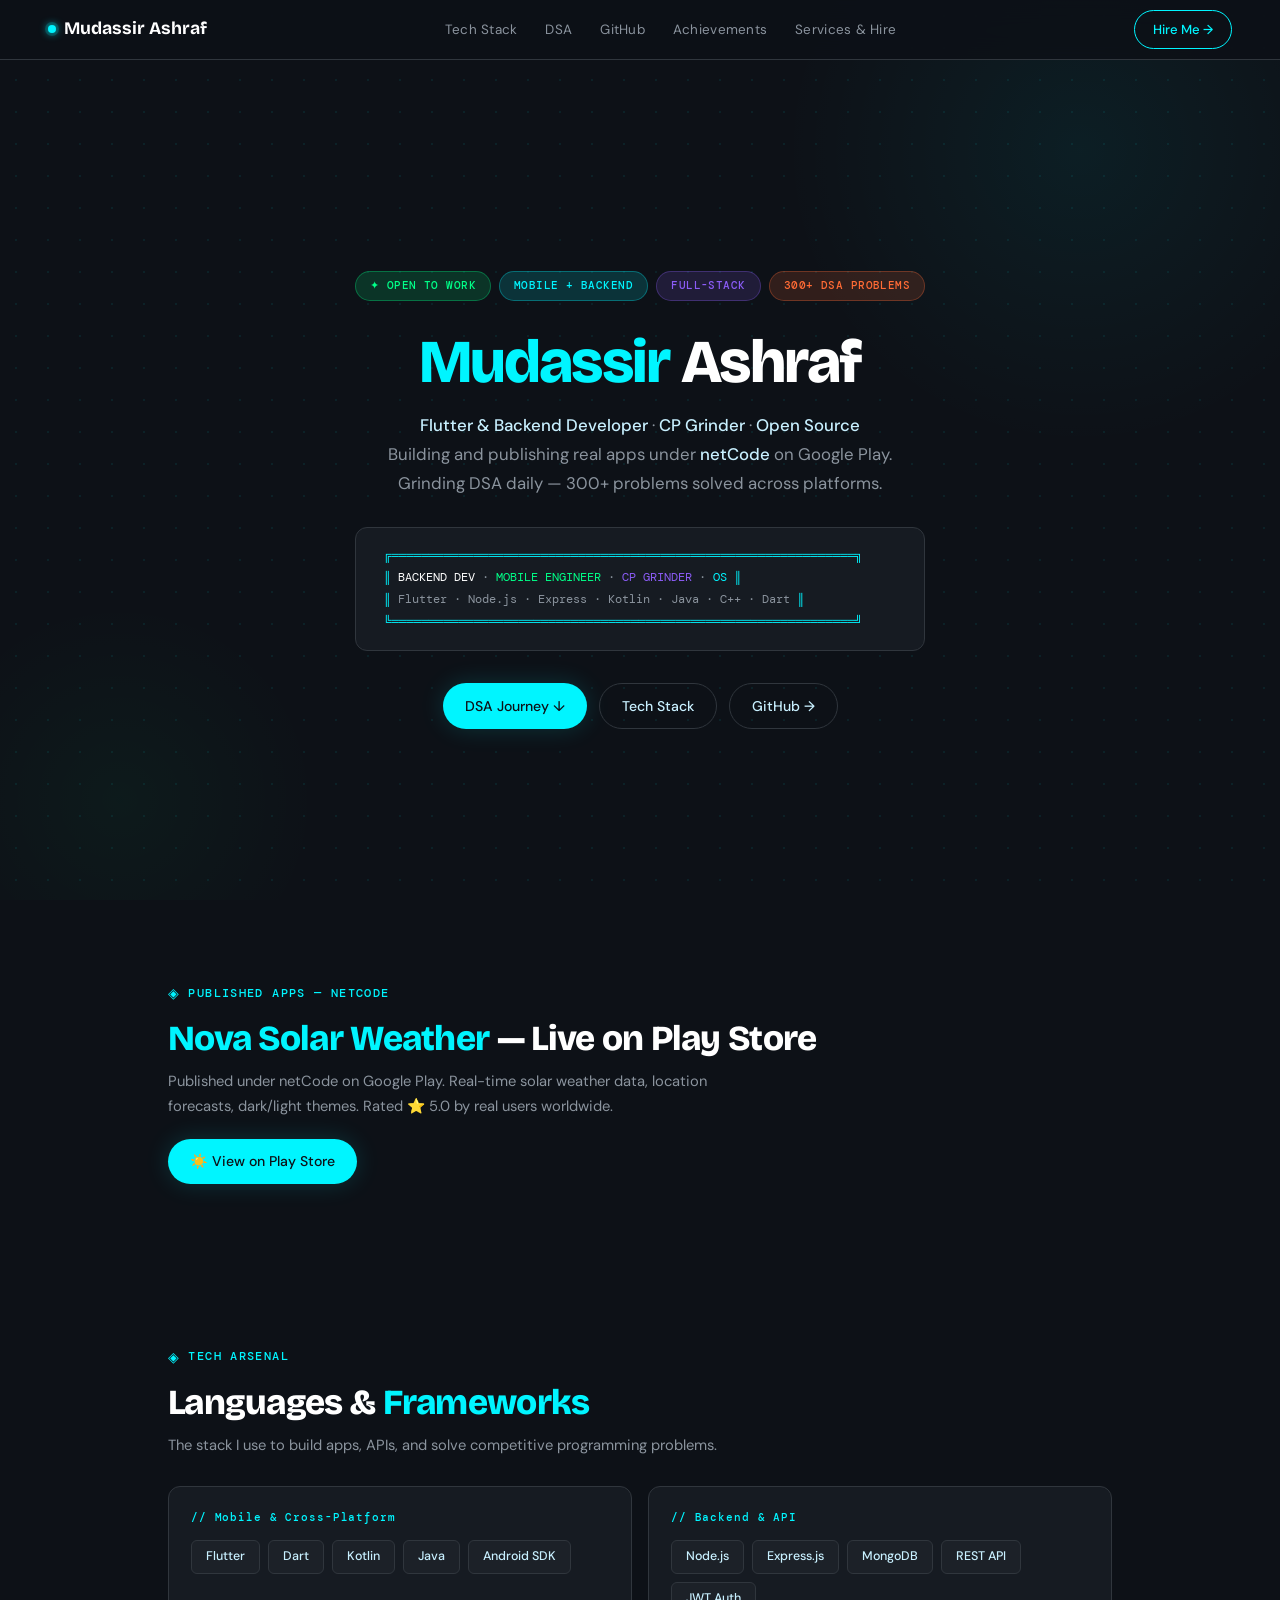
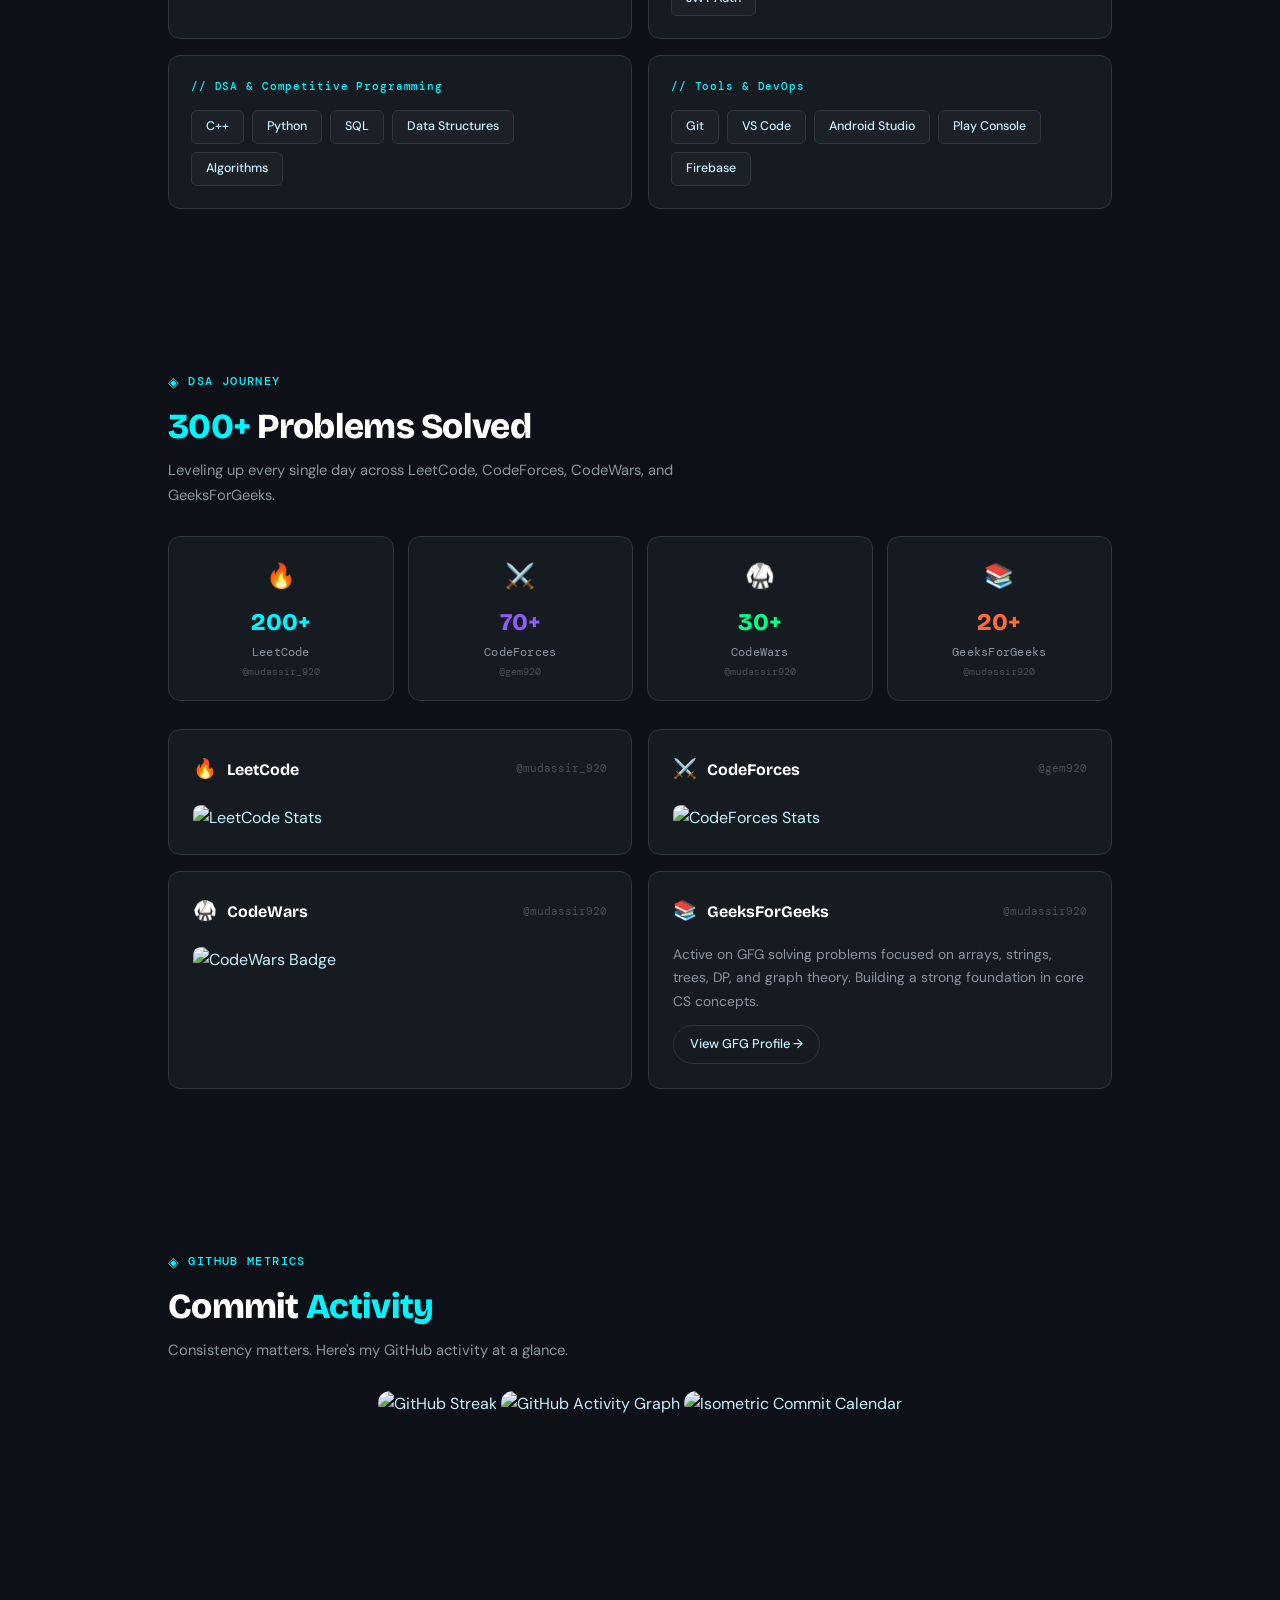
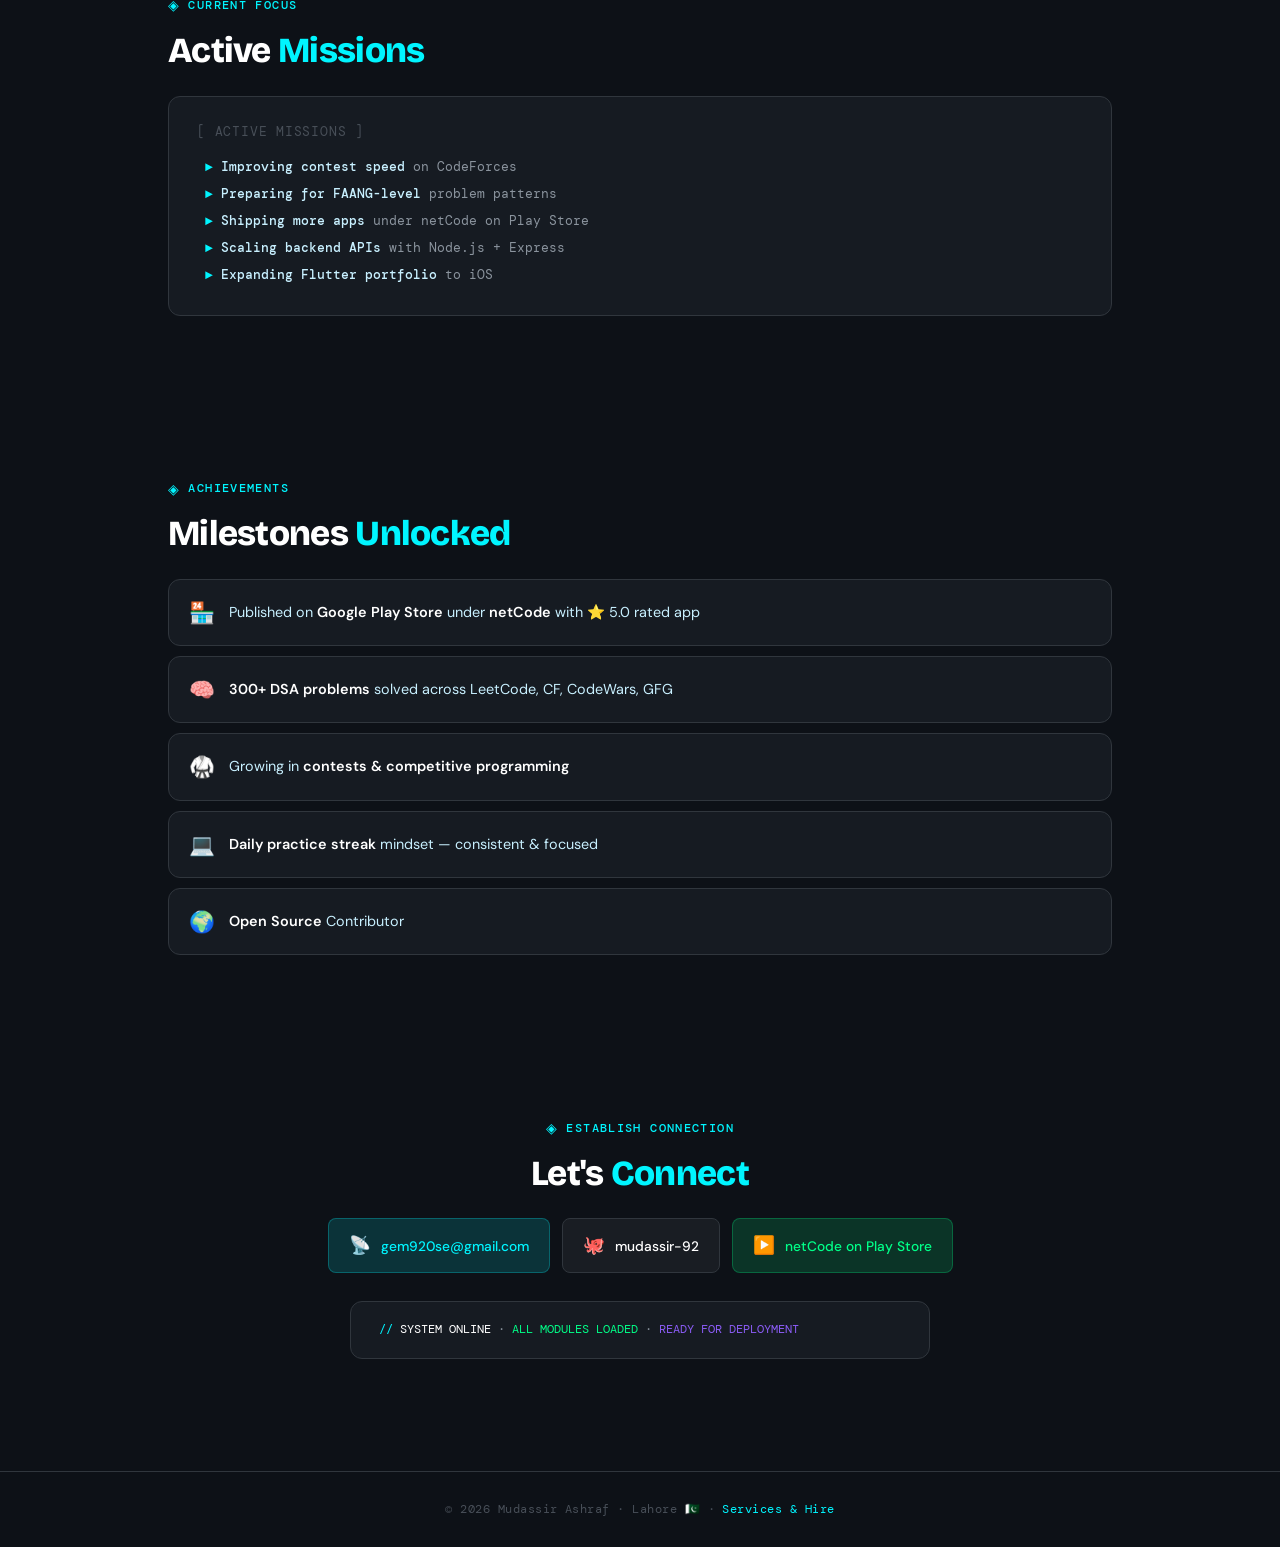
==== dev/index.html @ 083fea37 "first commit" ====
<!DOCTYPE html>
<html lang="en">

<head>
    <meta charset="UTF-8" />
    <meta name="viewport" content="width=device-width, initial-scale=1.0" />
    <meta name="description"
        content="Mudassir Ashraf — Flutter & Backend Developer. DSA, Competitive Programming, Open Source. 300+ problems solved." />
    <title>Mudassir Ashraf · Developer</title>
    <link
        href="https://fonts.googleapis.com/css2?family=Bricolage+Grotesque:wght@400;500;600;700;800&family=DM+Mono:wght@400;500&family=DM+Sans:wght@300;400;500&display=swap"
        rel="stylesheet" />
    <link rel="stylesheet" href="dev.css" />
</head>

<body>

    <!-- NAV -->
    <nav class="dev-nav">
        <a href="/me/" class="dev-nav-logo">
            <span class="dev-nav-dot"></span>
            Mudassir Ashraf
        </a>
        <div class="dev-nav-links">
            <a href="#tech">Tech Stack</a>
            <a href="#dsa">DSA</a>
            <a href="#github">GitHub</a>
            <a href="#achievements">Achievements</a>
            <a href="/me/">Services & Hire</a>
        </div>
        <a href="/me/#contact" class="dev-nav-cta">Hire Me →</a>
        <button class="dev-nav-toggle" onclick="document.querySelector('.dev-nav-links').classList.toggle('open')"
            aria-label="Menu">
            <span></span><span></span><span></span>
        </button>
    </nav>

    <!-- ═══ HERO ═══ -->
    <section class="dev-hero">
        <div class="hero-blob-green"></div>
        <div class="container">
            <div class="dev-hero-inner" style="animation:fadeUp 0.5s ease both">

                <div class="dev-hero-badges">
                    <span class="hbadge hbadge-green">✦ OPEN TO WORK</span>
                    <span class="hbadge hbadge-cyan">MOBILE + BACKEND</span>
                    <span class="hbadge hbadge-purple">FULL-STACK</span>
                    <span class="hbadge hbadge-orange">300+ DSA PROBLEMS</span>
                </div>

                <h1 class="dev-hero-h1" style="animation:fadeUp 0.5s 0.08s ease both">
                    <span class="cyan">Mudassir</span> Ashraf
                </h1>

                <p class="dev-hero-sub" style="animation:fadeUp 0.5s 0.16s ease both">
                    <strong>Flutter & Backend Developer</strong> · <strong>CP Grinder</strong> · <strong>Open
                        Source</strong><br />
                    Building and publishing real apps under <strong>netCode</strong> on Google Play.<br />
                    Grinding DSA daily — 300+ problems solved across platforms.
                </p>

                <div class="dev-hero-terminal" style="animation:fadeUp 0.5s 0.24s ease both">
                    <div class="term-line"><span
                            class="cyan">╔══════════════════════════════════════════════════════════════╗</span></div>
                    <div class="term-line"><span class="cyan">║</span> <span class="white">BACKEND DEV</span> · <span
                            class="green">MOBILE ENGINEER</span> · <span class="purple">CP GRINDER</span> · <span
                            class="cyan">OS</span> <span class="cyan">║</span></div>
                    <div class="term-line"><span class="cyan">║</span> Flutter · Node.js · Express · Kotlin · Java · C++
                        · Dart <span class="cyan">║</span></div>
                    <div class="term-line"><span
                            class="cyan">╚══════════════════════════════════════════════════════════════╝</span></div>
                </div>

                <div class="dev-hero-links" style="animation:fadeUp 0.5s 0.32s ease both">
                    <a href="#dsa" class="dhl dhl-primary">DSA Journey ↓</a>
                    <a href="#tech" class="dhl dhl-outline">Tech Stack</a>
                    <a href="https://github.com/mudassir-92" target="_blank" class="dhl dhl-outline">GitHub →</a>
                </div>

            </div>
        </div>
    </section>

    <!-- ═══ PUBLISHED APP ═══ -->
    <section class="dev-section" id="app">
        <div class="container">
            <div class="sec-label reveal">Published Apps — netCode</div>
            <h2 class="sec-title reveal"><span>Nova Solar Weather</span> — Live on Play Store</h2>
            <p class="sec-sub reveal">Published under netCode on Google Play. Real-time solar weather data, location
                forecasts, dark/light themes. Rated ⭐ 5.0 by real users worldwide.</p>
            <div style="margin-top:20px;" class="reveal d1">
                <a href="https://play.google.com/store/apps/details?id=com.mudassir.novasolarweather" target="_blank"
                    class="dhl dhl-primary" style="display:inline-flex;">☀️ View on Play Store</a>
            </div>
        </div>
    </section>

    <!-- ═══ TECH ARSENAL ═══ -->
    <section class="dev-section" id="tech">
        <div class="container">
            <div class="sec-label reveal">Tech Arsenal</div>
            <h2 class="sec-title reveal">Languages & <span>Frameworks</span></h2>
            <p class="sec-sub reveal">The stack I use to build apps, APIs, and solve competitive programming problems.
            </p>

            <div class="tech-grid">
                <div class="dcard tech-card reveal">
                    <div class="tech-card-label">// Mobile & Cross-Platform</div>
                    <div class="tech-tags">
                        <span class="tech-tag">Flutter</span>
                        <span class="tech-tag">Dart</span>
                        <span class="tech-tag">Kotlin</span>
                        <span class="tech-tag">Java</span>
                        <span class="tech-tag">Android SDK</span>
                    </div>
                </div>
                <div class="dcard tech-card reveal d1">
                    <div class="tech-card-label">// Backend & API</div>
                    <div class="tech-tags">
                        <span class="tech-tag">Node.js</span>
                        <span class="tech-tag">Express.js</span>
                        <span class="tech-tag">MongoDB</span>
                        <span class="tech-tag">REST API</span>
                        <span class="tech-tag">JWT Auth</span>
                    </div>
                </div>
                <div class="dcard tech-card reveal d2">
                    <div class="tech-card-label">// DSA & Competitive Programming</div>
                    <div class="tech-tags">
                        <span class="tech-tag">C++</span>
                        <span class="tech-tag">Python</span>
                        <span class="tech-tag">SQL</span>
                        <span class="tech-tag">Data Structures</span>
                        <span class="tech-tag">Algorithms</span>
                    </div>
                </div>
                <div class="dcard tech-card reveal d3">
                    <div class="tech-card-label">// Tools & DevOps</div>
                    <div class="tech-tags">
                        <span class="tech-tag">Git</span>
                        <span class="tech-tag">VS Code</span>
                        <span class="tech-tag">Android Studio</span>
                        <span class="tech-tag">Play Console</span>
                        <span class="tech-tag">Firebase</span>
                    </div>
                </div>
            </div>
        </div>
    </section>

    <!-- ═══ DSA JOURNEY ═══ -->
    <section class="dev-section" id="dsa">
        <div class="container">
            <div class="sec-label reveal">DSA Journey</div>
            <h2 class="sec-title reveal"><span>300+</span> Problems Solved</h2>
            <p class="sec-sub reveal">Leveling up every single day across LeetCode, CodeForces, CodeWars, and
                GeeksForGeeks.</p>

            <div class="dsa-stats-grid">
                <div class="dcard dsa-stat reveal">
                    <div class="dsa-stat-icon">🔥</div>
                    <div class="dsa-stat-num cyan">200+</div>
                    <div class="dsa-stat-platform">LeetCode</div>
                    <div class="dsa-stat-handle">@mudassir_920</div>
                </div>
                <div class="dcard dsa-stat reveal d1">
                    <div class="dsa-stat-icon">⚔️</div>
                    <div class="dsa-stat-num purple">70+</div>
                    <div class="dsa-stat-platform">CodeForces</div>
                    <div class="dsa-stat-handle">@gem920</div>
                </div>
                <div class="dcard dsa-stat reveal d2">
                    <div class="dsa-stat-icon">🥋</div>
                    <div class="dsa-stat-num green">30+</div>
                    <div class="dsa-stat-platform">CodeWars</div>
                    <div class="dsa-stat-handle">@mudassir920</div>
                </div>
                <div class="dcard dsa-stat reveal d3">
                    <div class="dsa-stat-icon">📚</div>
                    <div class="dsa-stat-num orange">20+</div>
                    <div class="dsa-stat-platform">GeeksForGeeks</div>
                    <div class="dsa-stat-handle">@mudassir920</div>
                </div>
            </div>

            <div class="dsa-cards-grid">
                <div class="dcard dsa-detail reveal">
                    <div class="dsa-detail-header">
                        <span class="dsa-detail-icon">🔥</span>
                        <span class="dsa-detail-name">LeetCode</span>
                        <span class="dsa-detail-handle">@mudassir_920</span>
                    </div>
                    <img src="https://leetcard.jacoblin.cool/mudassir_920?theme=dark&border=1&radius=10&ext=heatmap"
                        alt="LeetCode Stats" loading="lazy" />
                </div>
                <div class="dcard dsa-detail reveal d1">
                    <div class="dsa-detail-header">
                        <span class="dsa-detail-icon">⚔️</span>
                        <span class="dsa-detail-name">CodeForces</span>
                        <span class="dsa-detail-handle">@gem920</span>
                    </div>
                    <img src="https://codeforces-readme-stats.vercel.app/api/card?username=gem920&theme=dark"
                        alt="CodeForces Stats" loading="lazy" />
                </div>
                <div class="dcard dsa-detail reveal d2">
                    <div class="dsa-detail-header">
                        <span class="dsa-detail-icon">🥋</span>
                        <span class="dsa-detail-name">CodeWars</span>
                        <span class="dsa-detail-handle">@mudassir920</span>
                    </div>
                    <img src="https://www.codewars.com/users/mudassir920/badges/large" alt="CodeWars Badge"
                        loading="lazy" />
                </div>
                <div class="dcard dsa-detail reveal d3">
                    <div class="dsa-detail-header">
                        <span class="dsa-detail-icon">📚</span>
                        <span class="dsa-detail-name">GeeksForGeeks</span>
                        <span class="dsa-detail-handle">@mudassir920</span>
                    </div>
                    <div class="dsa-detail-text">
                        Active on GFG solving problems focused on arrays, strings, trees, DP, and graph theory. Building
                        a strong foundation in core CS concepts.
                    </div>
                    <div style="margin-top:12px;">
                        <a href="https://www.geeksforgeeks.org/user/mudassir920/" target="_blank"
                            class="dhl dhl-outline" style="font-size:0.8rem;padding:8px 16px;">View GFG Profile →</a>
                    </div>
                </div>
            </div>
        </div>
    </section>

    <!-- ═══ GITHUB METRICS ═══ -->
    <section class="dev-section" id="github">
        <div class="container">
            <div class="sec-label reveal">GitHub Metrics</div>
            <h2 class="sec-title reveal">Commit <span>Activity</span></h2>
            <p class="sec-sub reveal">Consistency matters. Here's my GitHub activity at a glance.</p>

            <div class="gh-metrics-wrap reveal d1">
                <img src="https://github-readme-streak-stats.herokuapp.com/?user=mudassir-92&theme=tokyonight&background=0d1117&ring=00f5ff&fire=00ff88&currStreakLabel=00f5ff&hide_border=true&dates=c8f0ff"
                    alt="GitHub Streak" loading="lazy" />

                <img src="https://github-readme-activity-graph.vercel.app/graph?username=mudassir-92&theme=react-dark&bg_color=0d1117&color=00f5ff&line=00ff88&point=ffffff&area=true&hide_border=true"
                    alt="GitHub Activity Graph" loading="lazy" />

                <img src="https://raw.githubusercontent.com/mudassir-92/mudassir-92/main/metrics.plugin.isocalendar.fullyear.svg"
                    alt="Isometric Commit Calendar" loading="lazy" />
            </div>
        </div>
    </section>

    <!-- ═══ CURRENT FOCUS ═══ -->
    <section class="dev-section" id="focus">
        <div class="container">
            <div class="sec-label reveal">Current Focus</div>
            <h2 class="sec-title reveal">Active <span>Missions</span></h2>

            <div class="focus-terminal reveal d1">
                <div class="ft-header">[ ACTIVE MISSIONS ]</div>
                <div class="ft-line"><strong>Improving contest speed</strong> on CodeForces</div>
                <div class="ft-line"><strong>Preparing for FAANG-level</strong> problem patterns</div>
                <div class="ft-line"><strong>Shipping more apps</strong> under netCode on Play Store</div>
                <div class="ft-line"><strong>Scaling backend APIs</strong> with Node.js + Express</div>
                <div class="ft-line"><strong>Expanding Flutter portfolio</strong> to iOS</div>
            </div>
        </div>
    </section>

    <!-- ═══ ACHIEVEMENTS ═══ -->
    <section class="dev-section" id="achievements">
        <div class="container">
            <div class="sec-label reveal">Achievements</div>
            <h2 class="sec-title reveal">Milestones <span>Unlocked</span></h2>

            <div class="ach-list">
                <div class="dcard ach-item reveal">
                    <span class="ach-icon">🏪</span>
                    <span class="ach-text">Published on <strong>Google Play Store</strong> under
                        <strong>netCode</strong> with ⭐ 5.0 rated app</span>
                </div>
                <div class="dcard ach-item reveal d1">
                    <span class="ach-icon">🧠</span>
                    <span class="ach-text"><strong>300+ DSA problems</strong> solved across LeetCode, CF, CodeWars,
                        GFG</span>
                </div>
                <div class="dcard ach-item reveal d2">
                    <span class="ach-icon">🥋</span>
                    <span class="ach-text">Growing in <strong>contests & competitive programming</strong></span>
                </div>
                <div class="dcard ach-item reveal d3">
                    <span class="ach-icon">💻</span>
                    <span class="ach-text"><strong>Daily practice streak</strong> mindset — consistent & focused</span>
                </div>
                <div class="dcard ach-item reveal d4">
                    <span class="ach-icon">🌍</span>
                    <span class="ach-text"><strong>Open Source</strong> Contributor</span>
                </div>
            </div>
        </div>
    </section>

    <!-- ═══ CONNECT ═══ -->
    <section class="dev-section" id="connect">
        <div class="container" style="text-align:center;">
            <div class="sec-label reveal">Establish Connection</div>
            <h2 class="sec-title reveal" style="margin:0 auto 24px;">Let's <span>Connect</span></h2>

            <div class="connect-links reveal d1">
                <a href="mailto:gem920se@gmail.com" class="cnt-link email">
                    <span class="cnt-link-icon">📡</span> gem920se@gmail.com
                </a>
                <a href="https://github.com/mudassir-92" target="_blank" class="cnt-link github">
                    <span class="cnt-link-icon">🐙</span> mudassir-92
                </a>
                <a href="https://play.google.com/store/apps/dev?id=8464703682058703923" target="_blank"
                    class="cnt-link play">
                    <span class="cnt-link-icon">▶️</span> netCode on Play Store
                </a>
            </div>

            <div class="dev-hero-terminal reveal d2" style="margin-top:28px;">
                <div class="term-line"><span class="cyan">//</span> <span class="white">SYSTEM ONLINE</span> · <span
                        class="green">ALL MODULES LOADED</span> · <span class="purple">READY FOR DEPLOYMENT</span></div>
            </div>
        </div>
    </section>

    <!-- FOOTER -->
    <div class="dev-footer">
        <div class="container">
            <div class="dev-footer-text">© 2026 Mudassir Ashraf · Lahore 🇵🇰 · <a href="/me/"
                    style="color:var(--cyan);text-decoration:none;">Services & Hire</a></div>
        </div>
    </div>

    <script>
        const obs = new IntersectionObserver(entries => {
            entries.forEach(e => { if (e.isIntersecting) e.target.classList.add('visible'); });
        }, { threshold: 0.1, rootMargin: '0px 0px -40px 0px' });
        document.querySelectorAll('.reveal').forEach(el => obs.observe(el));

        const secs = document.querySelectorAll('section[id], .dev-section[id]');
        const nls = document.querySelectorAll('.dev-nav-links a');
        window.addEventListener('scroll', () => {
            let cur = '';
            secs.forEach(s => { if (window.scrollY >= s.offsetTop - 100) cur = s.id; });
            nls.forEach(a => { a.style.color = a.getAttribute('href') === '#' + cur ? 'var(--cyan)' : ''; });
        });
    </script>
</body>

</html>
---- dev/dev.css ----
* {
    margin: 0;
    padding: 0;
    box-sizing: border-box;
}

html {
    scroll-behavior: smooth;
}

:root {
    --bg: #0d1117;
    --bg-card: #161b22;
    --bg-card2: #1c2128;
    --border: #30363d;
    --border-hover: #484f58;
    --cyan: #00f5ff;
    --cyan-glow: rgba(0, 245, 255, 0.15);
    --green: #00ff88;
    --green-glow: rgba(0, 255, 136, 0.15);
    --purple: #8b5cf6;
    --purple-glow: rgba(139, 92, 246, 0.15);
    --orange: #ff6b35;
    --orange-glow: rgba(255, 107, 53, 0.15);
    --text: #c8f0ff;
    --text-dim: #8b949e;
    --text-muted: #484f58;
    --white: #ffffff;
    --radius: 12px;
    --radius-sm: 8px;
}

body {
    background: var(--bg);
    color: var(--text);
    font-family: 'DM Sans', sans-serif;
    font-weight: 400;
    line-height: 1.6;
    overflow-x: hidden;
}

/* ── NAV ── */
.dev-nav {
    position: fixed;
    top: 0;
    left: 0;
    right: 0;
    z-index: 1000;
    background: rgba(13, 17, 23, 0.88);
    backdrop-filter: blur(16px);
    -webkit-backdrop-filter: blur(16px);
    border-bottom: 1px solid var(--border);
    padding: 0 48px;
    height: 60px;
    display: flex;
    align-items: center;
    justify-content: space-between;
}

.dev-nav-logo {
    font-family: 'Bricolage Grotesque', sans-serif;
    font-size: 1.1rem;
    font-weight: 700;
    color: var(--white);
    text-decoration: none;
    display: flex;
    align-items: center;
    gap: 8px;
}

.dev-nav-dot {
    width: 8px;
    height: 8px;
    border-radius: 50%;
    background: var(--cyan);
    box-shadow: 0 0 8px var(--cyan), 0 0 0 3px var(--cyan-glow);
    animation: glow-pulse 2.5s ease infinite;
}

@keyframes glow-pulse {

    0%,
    100% {
        box-shadow: 0 0 8px var(--cyan), 0 0 0 3px var(--cyan-glow);
    }

    50% {
        box-shadow: 0 0 16px var(--cyan), 0 0 0 6px var(--cyan-glow);
    }
}

.dev-nav-links {
    display: flex;
    align-items: center;
    gap: 28px;
}

.dev-nav-links a {
    font-size: 0.84rem;
    color: var(--text-dim);
    text-decoration: none;
    font-weight: 400;
    transition: color 0.2s;
    letter-spacing: 0.02em;
}

.dev-nav-links a:hover {
    color: var(--cyan);
}

.dev-nav-cta {
    padding: 8px 18px;
    background: transparent;
    border: 1px solid var(--cyan);
    color: var(--cyan);
    border-radius: 50px;
    font-size: 0.82rem;
    font-weight: 500;
    text-decoration: none;
    transition: all 0.25s;
}

.dev-nav-cta:hover {
    background: var(--cyan);
    color: var(--bg);
    box-shadow: 0 0 20px var(--cyan-glow);
}

/* ── LAYOUT ── */
.container {
    max-width: 1000px;
    margin: 0 auto;
    padding: 0 28px;
}

.dev-section {
    padding: 80px 0;
}

/* ── SECTION HEADER ── */
.sec-label {
    display: inline-flex;
    align-items: center;
    gap: 8px;
    font-family: 'DM Mono', monospace;
    font-size: 0.72rem;
    font-weight: 500;
    color: var(--cyan);
    letter-spacing: 0.12em;
    text-transform: uppercase;
    margin-bottom: 14px;
}

.sec-label::before {
    content: '◈';
    font-size: 0.85rem;
}

.sec-title {
    font-family: 'Bricolage Grotesque', sans-serif;
    font-size: clamp(1.6rem, 3vw, 2.2rem);
    font-weight: 800;
    color: var(--white);
    letter-spacing: -0.02em;
    line-height: 1.15;
    margin-bottom: 10px;
}

.sec-title span {
    color: var(--cyan);
}

.sec-sub {
    font-size: 0.92rem;
    color: var(--text-dim);
    line-height: 1.7;
    max-width: 550px;
}

/* ── HERO ── */
.dev-hero {
    min-height: 100vh;
    display: flex;
    align-items: center;
    padding-top: 100px;
    position: relative;
    overflow: hidden;
}

.dev-hero::before {
    content: '';
    position: absolute;
    inset: 0;
    background-image: radial-gradient(rgba(0, 245, 255, 0.07) 1px, transparent 1px);
    background-size: 32px 32px;
    pointer-events: none;
}

.dev-hero::after {
    content: '';
    position: absolute;
    width: 600px;
    height: 600px;
    border-radius: 50%;
    background: radial-gradient(circle, rgba(0, 245, 255, 0.06) 0%, transparent 70%);
    top: -150px;
    right: -100px;
    pointer-events: none;
}

.hero-blob-green {
    position: absolute;
    width: 400px;
    height: 400px;
    border-radius: 50%;
    background: radial-gradient(circle, rgba(0, 255, 136, 0.04) 0%, transparent 70%);
    bottom: -100px;
    left: -80px;
    pointer-events: none;
}

.dev-hero-inner {
    position: relative;
    z-index: 1;
    text-align: center;
}

.dev-hero-badges {
    display: flex;
    flex-wrap: wrap;
    justify-content: center;
    gap: 8px;
    margin-bottom: 28px;
}

.hbadge {
    padding: 5px 14px;
    border-radius: 50px;
    font-family: 'DM Mono', monospace;
    font-size: 0.7rem;
    font-weight: 500;
    letter-spacing: 0.04em;
    border: 1px solid;
}

.hbadge-green {
    background: var(--green-glow);
    color: var(--green);
    border-color: rgba(0, 255, 136, 0.3);
}

.hbadge-cyan {
    background: var(--cyan-glow);
    color: var(--cyan);
    border-color: rgba(0, 245, 255, 0.3);
}

.hbadge-purple {
    background: var(--purple-glow);
    color: var(--purple);
    border-color: rgba(139, 92, 246, 0.3);
}

.hbadge-orange {
    background: var(--orange-glow);
    color: var(--orange);
    border-color: rgba(255, 107, 53, 0.3);
}

.dev-hero-h1 {
    font-family: 'Bricolage Grotesque', sans-serif;
    font-size: clamp(2.4rem, 5vw, 3.8rem);
    font-weight: 800;
    line-height: 1.08;
    color: var(--white);
    letter-spacing: -0.03em;
    margin-bottom: 16px;
}

.dev-hero-h1 .cyan {
    color: var(--cyan);
}

.dev-hero-h1 .green {
    color: var(--green);
}

.dev-hero-sub {
    font-size: 1.05rem;
    color: var(--text-dim);
    line-height: 1.75;
    max-width: 600px;
    margin: 0 auto 28px;
}

.dev-hero-sub strong {
    color: var(--text);
    font-weight: 500;
}

.dev-hero-terminal {
    display: inline-block;
    background: var(--bg-card);
    border: 1px solid var(--border);
    border-radius: var(--radius);
    padding: 16px 28px;
    font-family: 'DM Mono', monospace;
    font-size: 0.78rem;
    color: var(--text-dim);
    text-align: left;
    margin-bottom: 32px;
    max-width: 580px;
    width: 100%;
}

.term-line {
    margin: 2px 0;
}

.term-line .cyan {
    color: var(--cyan);
}

.term-line .green {
    color: var(--green);
}

.term-line .purple {
    color: var(--purple);
}

.term-line .white {
    color: var(--white);
}

.dev-hero-links {
    display: flex;
    justify-content: center;
    gap: 12px;
    flex-wrap: wrap;
}

.dhl {
    display: inline-flex;
    align-items: center;
    gap: 8px;
    padding: 11px 22px;
    border-radius: 50px;
    font-size: 0.88rem;
    font-weight: 500;
    text-decoration: none;
    transition: all 0.25s;
}

.dhl-primary {
    background: var(--cyan);
    color: var(--bg);
    box-shadow: 0 0 24px var(--cyan-glow);
}

.dhl-primary:hover {
    box-shadow: 0 0 36px rgba(0, 245, 255, 0.3);
    transform: translateY(-2px);
}

.dhl-outline {
    background: transparent;
    color: var(--text);
    border: 1px solid var(--border);
}

.dhl-outline:hover {
    border-color: var(--cyan);
    color: var(--cyan);
    transform: translateY(-2px);
}

/* ── CARD ── */
.dcard {
    background: var(--bg-card);
    border: 1px solid var(--border);
    border-radius: var(--radius);
    transition: all 0.25s;
}

.dcard:hover {
    border-color: var(--border-hover);
    box-shadow: 0 8px 32px rgba(0, 0, 0, 0.3);
}

/* ── TECH ARSENAL ── */
.tech-grid {
    display: grid;
    grid-template-columns: 1fr 1fr;
    gap: 16px;
    margin-top: 28px;
}

.tech-card {
    padding: 22px;
}

.tech-card-label {
    font-family: 'DM Mono', monospace;
    font-size: 0.68rem;
    font-weight: 500;
    color: var(--cyan);
    letter-spacing: 0.08em;
    margin-bottom: 14px;
}

.tech-tags {
    display: flex;
    flex-wrap: wrap;
    gap: 8px;
}

.tech-tag {
    padding: 6px 14px;
    border-radius: 6px;
    font-size: 0.78rem;
    font-weight: 500;
    background: var(--bg-card2);
    border: 1px solid var(--border);
    color: var(--text);
    transition: all 0.2s;
}

.tech-tag:hover {
    border-color: var(--cyan);
    color: var(--cyan);
    box-shadow: 0 0 12px var(--cyan-glow);
}

/* ── DSA JOURNEY ── */
.dsa-stats-grid {
    display: grid;
    grid-template-columns: repeat(4, 1fr);
    gap: 14px;
    margin: 28px 0;
}

.dsa-stat {
    padding: 20px;
    text-align: center;
}

.dsa-stat-icon {
    font-size: 1.5rem;
    margin-bottom: 8px;
}

.dsa-stat-num {
    font-family: 'Bricolage Grotesque', sans-serif;
    font-size: 1.5rem;
    font-weight: 800;
    margin-bottom: 2px;
}

.dsa-stat-num.cyan {
    color: var(--cyan);
}

.dsa-stat-num.green {
    color: var(--green);
}

.dsa-stat-num.purple {
    color: var(--purple);
}

.dsa-stat-num.orange {
    color: var(--orange);
}

.dsa-stat-platform {
    font-family: 'DM Mono', monospace;
    font-size: 0.72rem;
    color: var(--text-dim);
    letter-spacing: 0.02em;
}

.dsa-stat-handle {
    font-family: 'DM Mono', monospace;
    font-size: 0.62rem;
    color: var(--text-muted);
    margin-top: 2px;
}

.dsa-cards-grid {
    display: grid;
    grid-template-columns: 1fr 1fr;
    gap: 16px;
    margin-top: 20px;
}

.dsa-detail {
    padding: 24px;
}

.dsa-detail-header {
    display: flex;
    align-items: center;
    gap: 10px;
    margin-bottom: 16px;
}

.dsa-detail-icon {
    font-size: 1.2rem;
}

.dsa-detail-name {
    font-family: 'Bricolage Grotesque', sans-serif;
    font-size: 1rem;
    font-weight: 700;
    color: var(--white);
}

.dsa-detail-handle {
    font-family: 'DM Mono', monospace;
    font-size: 0.7rem;
    color: var(--text-muted);
    margin-left: auto;
}

.dsa-detail img {
    width: 100%;
    border-radius: var(--radius-sm);
    margin-top: 4px;
}

.dsa-detail-text {
    font-size: 0.86rem;
    color: var(--text-dim);
    line-height: 1.7;
}

/* ── GITHUB METRICS ── */
.gh-metrics-wrap {
    margin-top: 28px;
    text-align: center;
}

.gh-metrics-wrap img {
    max-width: 100%;
    border-radius: var(--radius);
    margin-bottom: 16px;
}

/* ── ACHIEVEMENTS ── */
.ach-list {
    margin-top: 24px;
    display: flex;
    flex-direction: column;
    gap: 10px;
}

.ach-item {
    display: flex;
    align-items: center;
    gap: 14px;
    padding: 16px 20px;
}

.ach-icon {
    font-size: 1.3rem;
    flex-shrink: 0;
}

.ach-text {
    font-size: 0.9rem;
    color: var(--text);
    line-height: 1.5;
}

.ach-text strong {
    color: var(--white);
    font-weight: 600;
}

/* ── CURRENT FOCUS ── */
.focus-terminal {
    background: var(--bg-card);
    border: 1px solid var(--border);
    border-radius: var(--radius);
    padding: 24px 28px;
    font-family: 'DM Mono', monospace;
    font-size: 0.82rem;
    color: var(--text-dim);
    margin-top: 24px;
}

.focus-terminal .ft-header {
    color: var(--text-muted);
    margin-bottom: 14px;
    letter-spacing: 0.06em;
}

.focus-terminal .ft-line {
    margin: 6px 0;
    padding-left: 8px;
}

.focus-terminal .ft-line::before {
    content: '► ';
    color: var(--cyan);
}

.focus-terminal .ft-line strong {
    color: var(--text);
    font-weight: 500;
}

/* ── CONNECT ── */
.connect-links {
    display: flex;
    flex-wrap: wrap;
    gap: 12px;
    margin-top: 24px;
    justify-content: center;
}

.cnt-link {
    display: flex;
    align-items: center;
    gap: 10px;
    padding: 12px 20px;
    text-decoration: none;
    font-size: 0.86rem;
    font-weight: 500;
    border-radius: var(--radius-sm);
    transition: all 0.25s;
}

.cnt-link.email {
    background: var(--cyan-glow);
    color: var(--cyan);
    border: 1px solid rgba(0, 245, 255, 0.25);
}

.cnt-link.github {
    background: rgba(255, 255, 255, 0.05);
    color: var(--white);
    border: 1px solid var(--border);
}

.cnt-link.play {
    background: var(--green-glow);
    color: var(--green);
    border: 1px solid rgba(0, 255, 136, 0.25);
}

.cnt-link:hover {
    transform: translateY(-2px);
    box-shadow: 0 6px 20px rgba(0, 0, 0, 0.3);
}

.cnt-link-icon {
    font-size: 1.1rem;
}

/* ── FOOTER ── */
.dev-footer {
    padding: 28px 0;
    border-top: 1px solid var(--border);
    text-align: center;
}

.dev-footer-text {
    font-family: 'DM Mono', monospace;
    font-size: 0.74rem;
    color: var(--text-muted);
    letter-spacing: 0.04em;
}

/* ── REVEAL ── */
@keyframes fadeUp {
    from {
        opacity: 0;
        transform: translateY(20px)
    }

    to {
        opacity: 1;
        transform: translateY(0)
    }
}

.reveal {
    opacity: 0;
    transform: translateY(20px);
    transition: opacity 0.6s ease, transform 0.6s ease;
}

.reveal.visible {
    opacity: 1;
    transform: translateY(0);
}

.d1 {
    transition-delay: 0.08s;
}

.d2 {
    transition-delay: 0.16s;
}

.d3 {
    transition-delay: 0.24s;
}

.d4 {
    transition-delay: 0.32s;
}

/* ── Hamburger toggle ── */
.dev-nav-toggle {
    display: none;
    background: none;
    border: none;
    cursor: pointer;
    flex-direction: column;
    gap: 5px;
    padding: 6px;
}

.dev-nav-toggle span {
    display: block;
    width: 22px;
    height: 2px;
    background: var(--text-dim);
    border-radius: 2px;
    transition: all 0.3s;
}

.dev-nav-links.open {
    display: flex !important;
}

/* ── RESPONSIVE ── */
@media(max-width:768px) {

    /* Nav - hamburger */
    .dev-nav {
        padding: 0 16px;
        height: 56px;
    }

    .dev-nav-toggle {
        display: flex;
    }

    .dev-nav-links {
        display: none;
        position: absolute;
        top: 56px;
        left: 0;
        right: 0;
        flex-direction: column;
        background: rgba(13, 17, 23, 0.97);
        backdrop-filter: blur(16px);
        border-bottom: 1px solid var(--border);
        padding: 16px 20px;
        gap: 12px;
    }

    .dev-nav-links a {
        font-size: 0.92rem;
    }

    .dev-nav-cta {
        font-size: 0.8rem;
        padding: 7px 16px;
    }

    /* Layout */
    .container {
        padding: 0 16px;
    }

    .dev-section {
        padding: 50px 0;
    }

    .dev-hero {
        padding-top: 70px;
        min-height: auto;
        padding-bottom: 40px;
    }

    /* Hero */
    .dev-hero-h1 {
        font-size: 2rem;
    }

    .dev-hero-sub {
        font-size: 0.92rem;
    }

    .dev-hero-terminal {
        padding: 12px 16px;
        font-size: 0.65rem;
        overflow-x: auto;
        white-space: nowrap;
    }

    /* Tech */
    .tech-grid {
        grid-template-columns: 1fr;
    }

    .tech-card {
        padding: 18px;
    }

    /* DSA */
    .dsa-stats-grid {
        grid-template-columns: 1fr 1fr;
        gap: 10px;
    }

    .dsa-stat {
        padding: 16px;
    }

    .dsa-stat-num {
        font-size: 1.2rem;
    }

    .dsa-cards-grid {
        grid-template-columns: 1fr;
    }

    .dsa-detail {
        padding: 18px;
    }

    /* Section text */
    .sec-title {
        font-size: 1.4rem;
    }

    .sec-sub {
        font-size: 0.86rem;
    }

    /* Focus terminal */
    .focus-terminal {
        padding: 18px;
        font-size: 0.76rem;
    }

    /* Achievements */
    .ach-item {
        padding: 14px 16px;
        gap: 10px;
    }

    .ach-text {
        font-size: 0.84rem;
    }

    /* Connect */
    .connect-links {
        flex-direction: column;
        align-items: stretch;
    }

    .cnt-link {
        justify-content: center;
    }

    /* Footer */
    .dev-footer {
        padding: 20px 0;
    }
}

@media(max-width:400px) {
    .dev-hero-h1 {
        font-size: 1.7rem;
    }

    .hbadge {
        font-size: 0.58rem;
        padding: 4px 8px;
    }

    .dev-hero-badges {
        gap: 5px;
    }

    .dev-hero-terminal {
        font-size: 0.58rem;
        padding: 10px 12px;
    }

    .dsa-stats-grid {
        grid-template-columns: 1fr;
        gap: 8px;
    }

    .dhl {
        padding: 10px 18px;
        font-size: 0.82rem;
        width: 100%;
        justify-content: center;
    }
}
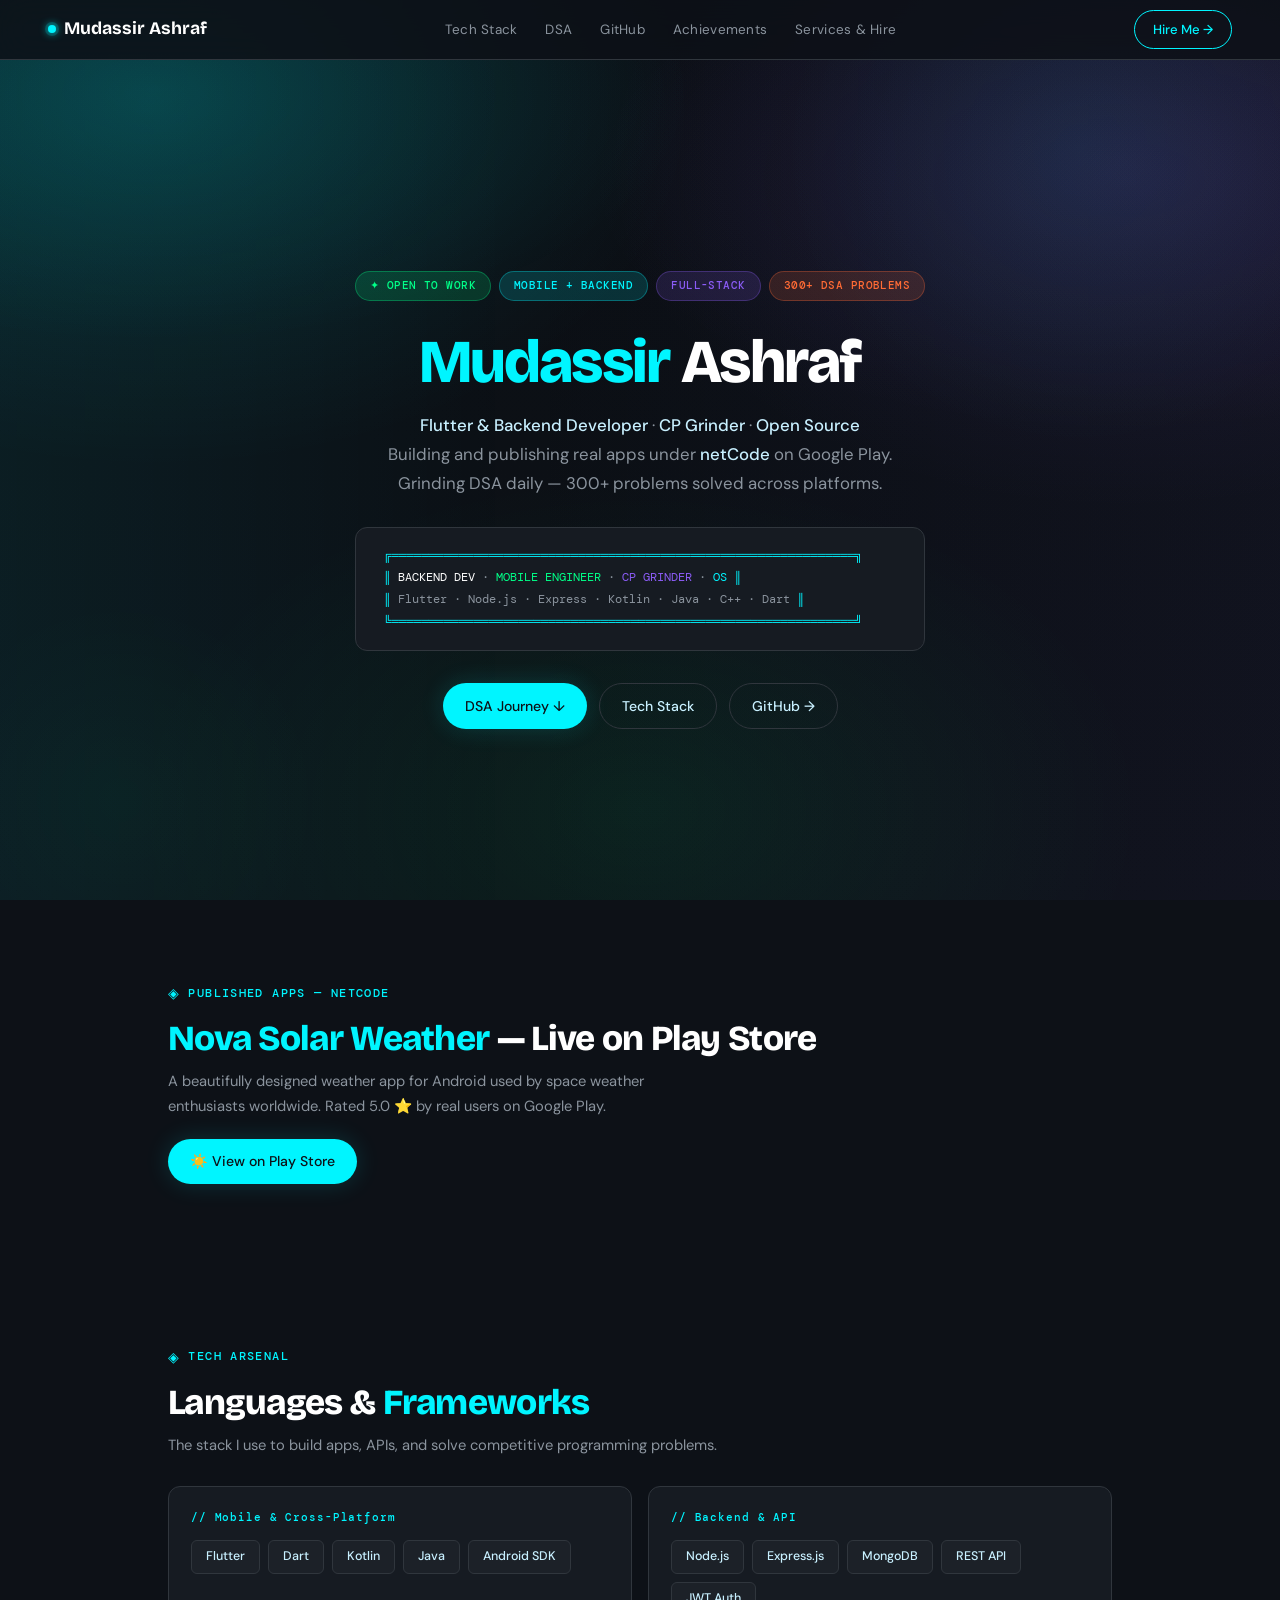
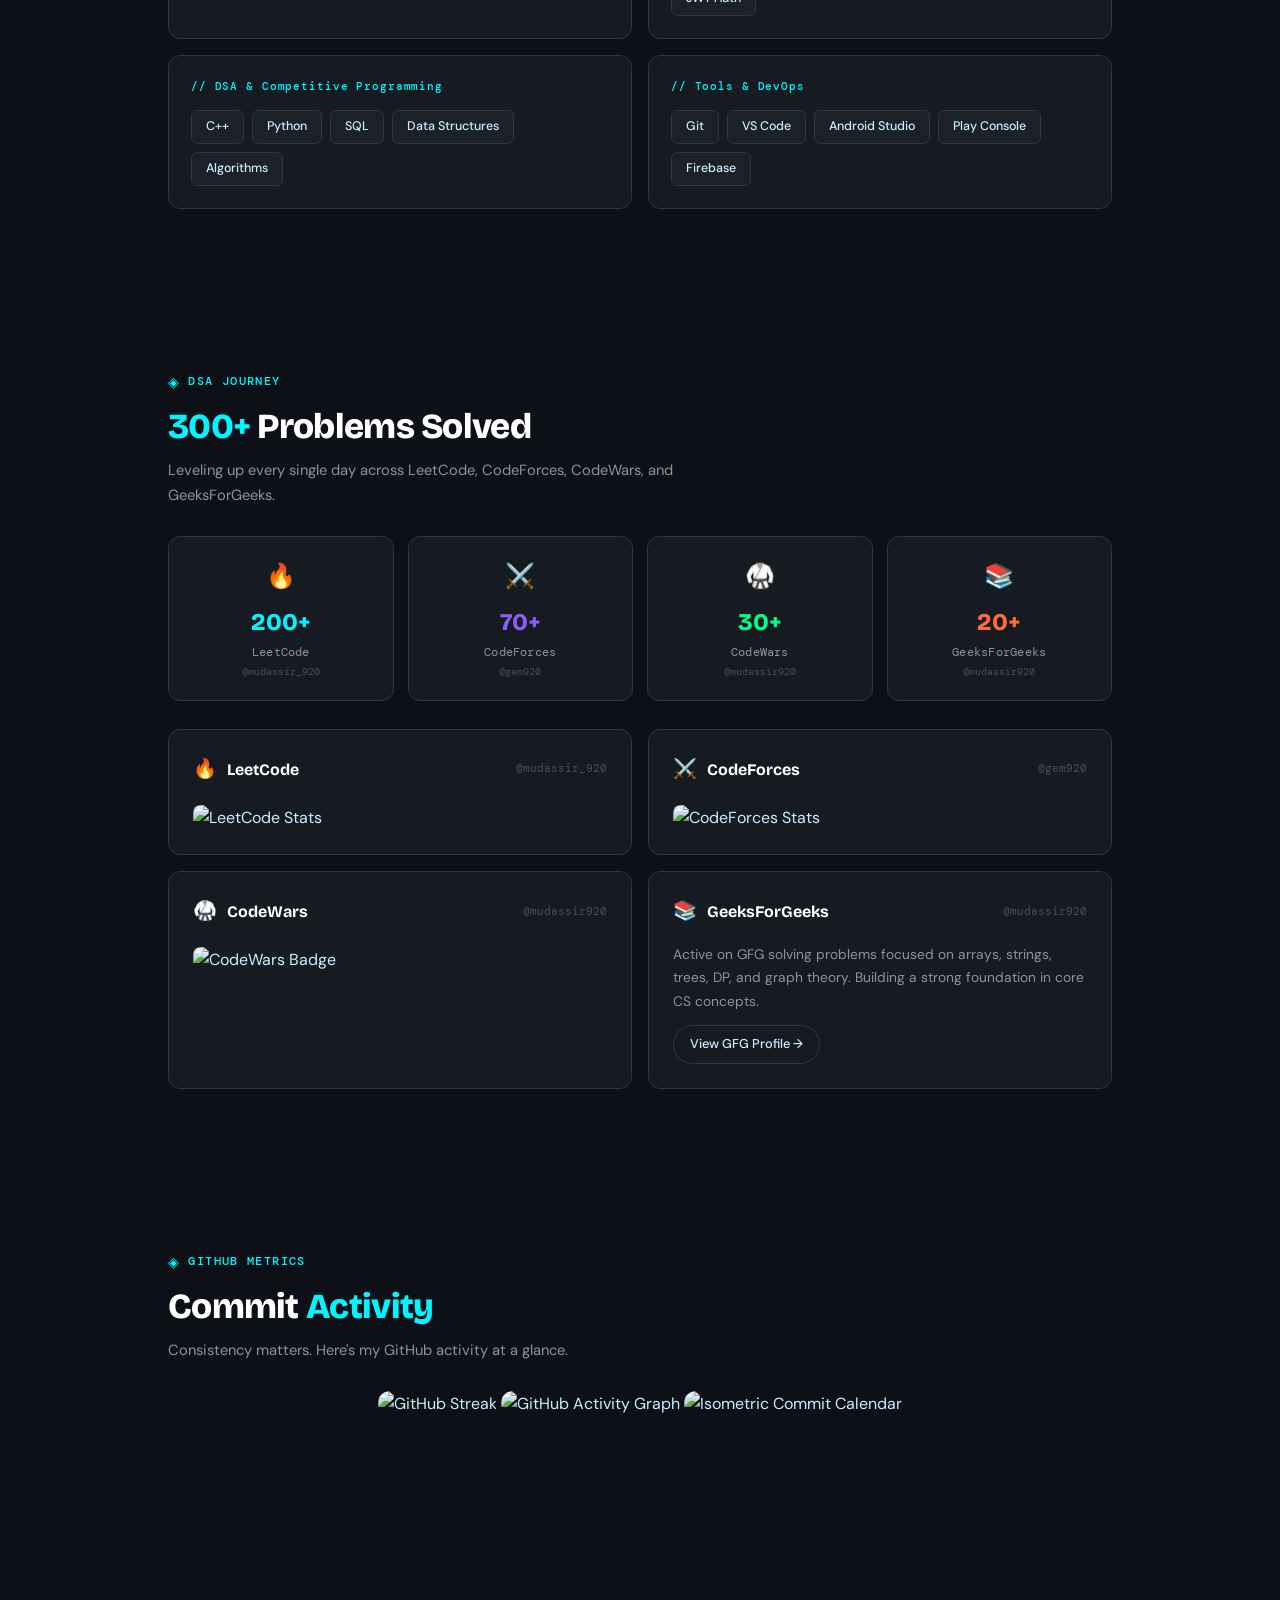
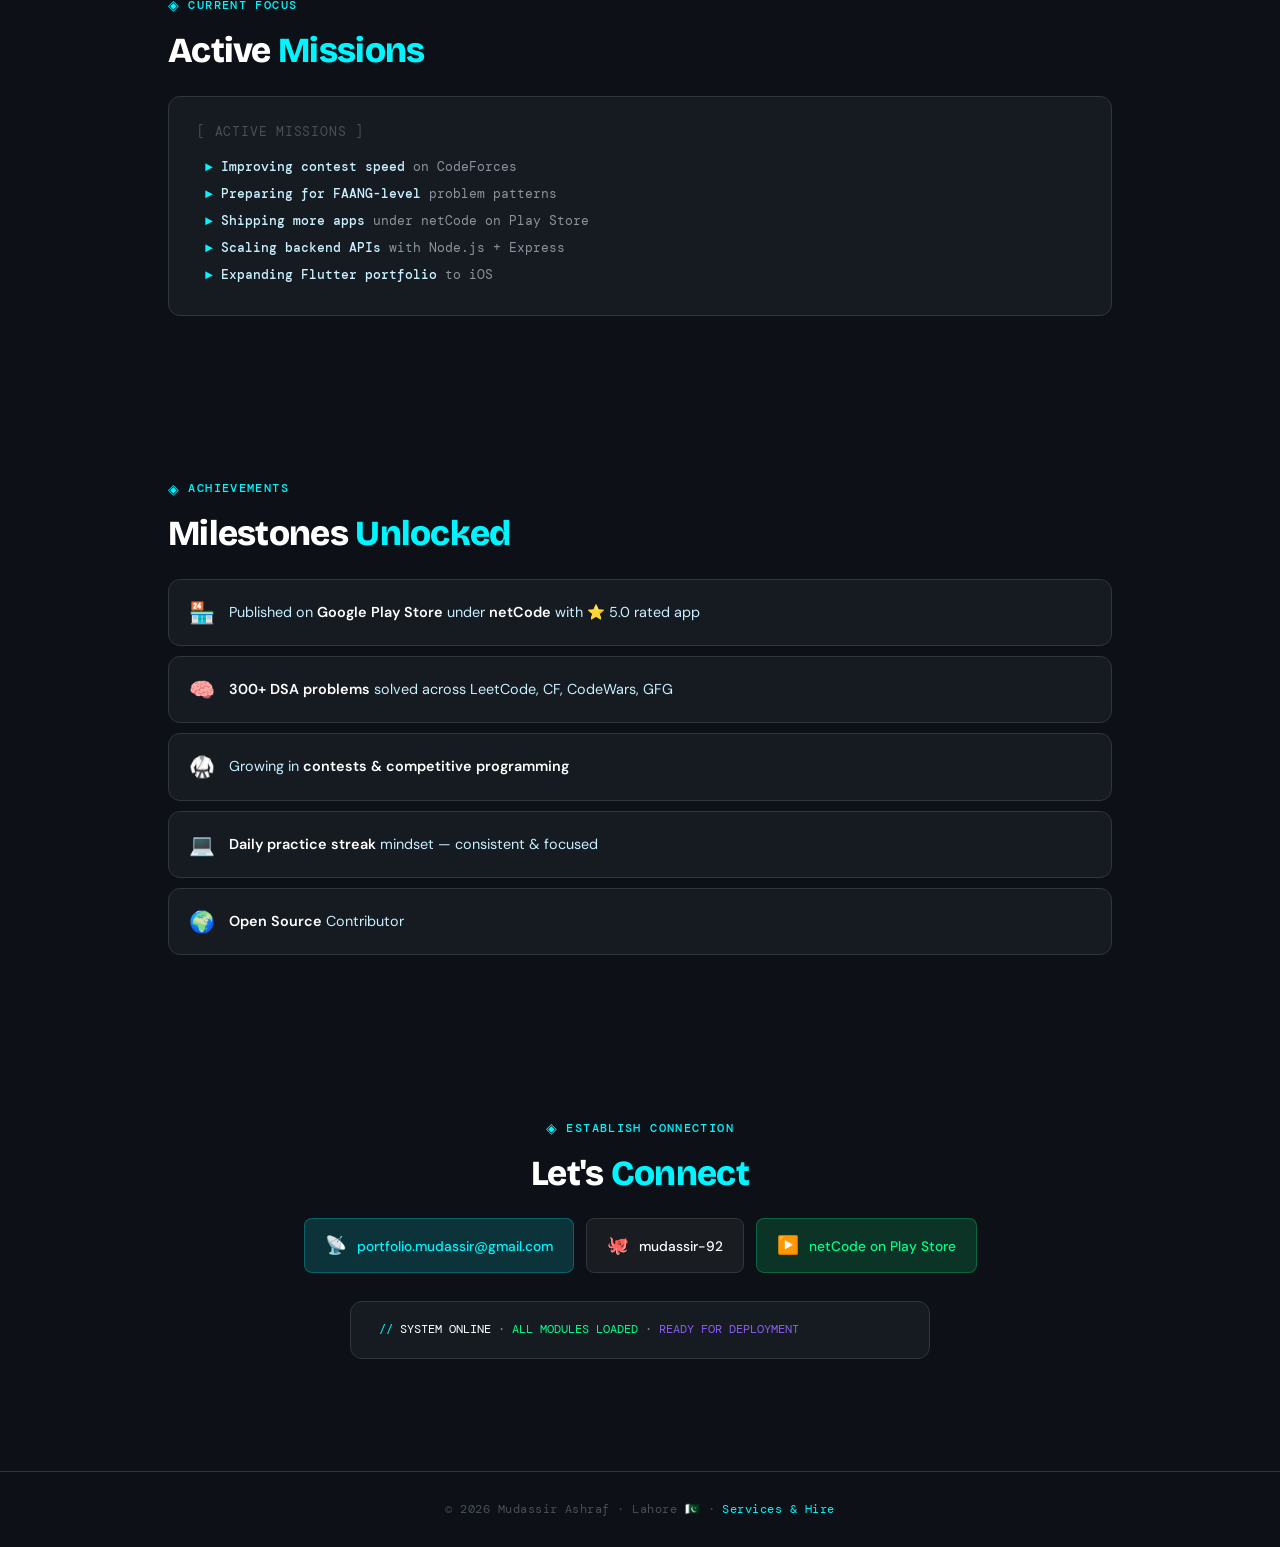
==== commit 3dcbdadc: "added many things" ====
--- a/dev/index.html
+++ b/dev/index.html
@@ -1,19 +1,72 @@
 <!DOCTYPE html>
 <html lang="en">
 
-<head>
-    <meta charset="UTF-8" />
-    <meta name="viewport" content="width=device-width, initial-scale=1.0" />
-    <meta name="description"
-        content="Mudassir Ashraf — Flutter & Backend Developer. DSA, Competitive Programming, Open Source. 300+ problems solved." />
-    <title>Mudassir Ashraf · Developer</title>
-    <link
-        href="https://fonts.googleapis.com/css2?family=Bricolage+Grotesque:wght@400;500;600;700;800&family=DM+Mono:wght@400;500&family=DM+Sans:wght@300;400;500&display=swap"
-        rel="stylesheet" />
-    <link rel="stylesheet" href="dev.css" />
-</head>
+	<head>
+	    <meta charset="UTF-8" />
+	    <meta name="viewport" content="width=device-width, initial-scale=1.0" />
+	    <meta name="description"
+	        content="Mudassir Ashraf — Flutter & Backend Developer. DSA, Competitive Programming, Open Source. 300+ problems solved." />
+	    <meta name="author" content="Mudassir Ashraf" />
+	    <meta name="robots" content="index,follow,max-snippet:-1,max-image-preview:large,max-video-preview:-1" />
+	    <meta name="theme-color" content="#0d1117" />
+	    <link rel="canonical" href="/dev/" />
+
+	    <meta property="og:type" content="website" />
+	    <meta property="og:site_name" content="Mudassir Ashraf" />
+	    <meta property="og:title" content="Mudassir Ashraf · Developer" />
+	    <meta property="og:description" content="Flutter & Backend Developer. Open source, competitive programming, and production apps." />
+	    <meta property="og:url" content="/dev/" />
+
+	    <meta name="twitter:card" content="summary" />
+	    <meta name="twitter:title" content="Mudassir Ashraf · Developer" />
+	    <meta name="twitter:description" content="Flutter & Backend Developer. Open source, competitive programming, and production apps." />
+	    <title>Mudassir Ashraf · Developer</title>
+	    <link
+	        href="https://fonts.googleapis.com/css2?family=Bricolage+Grotesque:wght@400;500;600;700;800&family=DM+Mono:wght@400;500&family=DM+Sans:wght@300;400;500&display=swap"
+	        rel="stylesheet" />
+	    <link rel="stylesheet" href="dev.css" />
+	    <script type="application/ld+json">
+	        {
+	            "@context": "https://schema.org",
+	            "@graph": [
+	                {
+	                    "@type": "Person",
+	                    "@id": "/#mudassir-ashraf",
+	                    "name": "Mudassir Ashraf",
+	                    "jobTitle": "Flutter & Backend Developer",
+	                    "address": {
+	                        "@type": "PostalAddress",
+	                        "addressLocality": "Lahore",
+	                        "addressCountry": "PK"
+	                    },
+	                    "email": "mailto:portfolio.mudassir@gmail.com",
+	                    "url": "/dev/",
+	                    "sameAs": [
+	                        "https://github.com/mudassir-92",
+	                        "https://play.google.com/store/apps/dev?id=8464703682058703923"
+	                    ]
+	                },
+	                {
+	                    "@type": "WebSite",
+	                    "@id": "/#website",
+	                    "name": "Mudassir Ashraf Portfolio",
+	                    "url": "/"
+	                },
+	                {
+	                    "@type": "WebPage",
+	                    "@id": "/dev/#webpage",
+	                    "name": "Mudassir Ashraf · Developer",
+	                    "url": "/dev/",
+	                    "isPartOf": { "@id": "/#website" },
+	                    "about": { "@id": "/#mudassir-ashraf" }
+	                }
+	            ]
+	        }
+	    </script>
+	</head>
 
 <body>
+    <div class="dev-bg" aria-hidden="true"></div>
 
     <!-- NAV -->
     <nav class="dev-nav">
@@ -84,13 +137,11 @@
     <!-- ═══ PUBLISHED APP ═══ -->
     <section class="dev-section" id="app">
         <div class="container">
-            <div class="sec-label reveal">Published Apps — netCode</div>
-            <h2 class="sec-title reveal"><span>Nova Solar Weather</span> — Live on Play Store</h2>
-            <p class="sec-sub reveal">Published under netCode on Google Play. Real-time solar weather data, location
-                forecasts, dark/light themes. Rated ⭐ 5.0 by real users worldwide.</p>
+            <div class="sec-label reveal" id="app-label">Published Apps — netCode</div>
+            <h2 class="sec-title reveal" id="app-title"><span>Loading…</span></h2>
+            <p class="sec-sub reveal" id="app-sub">Fetching from projects.json…</p>
             <div style="margin-top:20px;" class="reveal d1">
-                <a href="https://play.google.com/store/apps/details?id=com.mudassir.novasolarweather" target="_blank"
-                    class="dhl dhl-primary" style="display:inline-flex;">☀️ View on Play Store</a>
+                <a href="#" class="dhl dhl-primary" style="display:none;" id="app-cta">View</a>
             </div>
         </div>
     </section>
@@ -307,8 +358,8 @@
             <h2 class="sec-title reveal" style="margin:0 auto 24px;">Let's <span>Connect</span></h2>
 
             <div class="connect-links reveal d1">
-                <a href="mailto:gem920se@gmail.com" class="cnt-link email">
-                    <span class="cnt-link-icon">📡</span> gem920se@gmail.com
+                <a href="mailto:portfolio.mudassir@gmail.com" class="cnt-link email">
+                    <span class="cnt-link-icon">📡</span> portfolio.mudassir@gmail.com
                 </a>
                 <a href="https://github.com/mudassir-92" target="_blank" class="cnt-link github">
                     <span class="cnt-link-icon">🐙</span> mudassir-92
@@ -334,6 +385,7 @@
         </div>
     </div>
 
+    <script src="./dev.js"></script>
     <script>
         const obs = new IntersectionObserver(entries => {
             entries.forEach(e => { if (e.isIntersecting) e.target.classList.add('visible'); });
@@ -350,4 +402,4 @@
     </script>
 </body>
 
-</html>+</html>
--- a/dev/dev.css
+++ b/dev/dev.css
@@ -39,6 +39,34 @@
     overflow-x: hidden;
 }
 
+/* Ambient dev background */
+.dev-bg {
+    position: fixed;
+    inset: 0;
+    pointer-events: none;
+    z-index: 0;
+    background:
+        radial-gradient(900px 600px at 12% 12%, rgba(0, 245, 255, 0.12) 0%, rgba(0, 245, 255, 0) 60%),
+        radial-gradient(900px 600px at 88% 18%, rgba(139, 92, 246, 0.10) 0%, rgba(139, 92, 246, 0) 58%),
+        radial-gradient(900px 600px at 50% 90%, rgba(0, 255, 136, 0.08) 0%, rgba(0, 255, 136, 0) 56%),
+        linear-gradient(180deg, #0b0f14 0%, #0d1117 100%);
+}
+
+.dev-bg::after {
+    content: '';
+    position: absolute;
+    inset: 0;
+    opacity: 0.16;
+    background: linear-gradient(90deg, rgba(0, 245, 255, 0.08), rgba(0, 0, 0, 0) 42%, rgba(139, 92, 246, 0.06));
+    mask-image: radial-gradient(60% 60% at 50% 18%, #000 30%, rgba(0, 0, 0, 0) 76%);
+    -webkit-mask-image: radial-gradient(60% 60% at 50% 18%, #000 30%, rgba(0, 0, 0, 0) 76%);
+}
+
+.dev-bg~* {
+    position: relative;
+    z-index: 1;
+}
+
 /* ── NAV ── */
 .dev-nav {
     position: fixed;
@@ -191,8 +219,10 @@
     content: '';
     position: absolute;
     inset: 0;
-    background-image: radial-gradient(rgba(0, 245, 255, 0.07) 1px, transparent 1px);
-    background-size: 32px 32px;
+    background:
+        radial-gradient(900px 420px at 12% 10%, rgba(0, 245, 255, 0.10), rgba(0, 0, 0, 0) 60%),
+        radial-gradient(900px 420px at 88% 20%, rgba(139, 92, 246, 0.08), rgba(0, 0, 0, 0) 60%),
+        linear-gradient(90deg, rgba(0, 245, 255, 0.06), rgba(0, 0, 0, 0) 40%, rgba(139, 92, 246, 0.04));
     pointer-events: none;
 }
 
@@ -906,4 +936,4 @@
         width: 100%;
         justify-content: center;
     }
-}+}
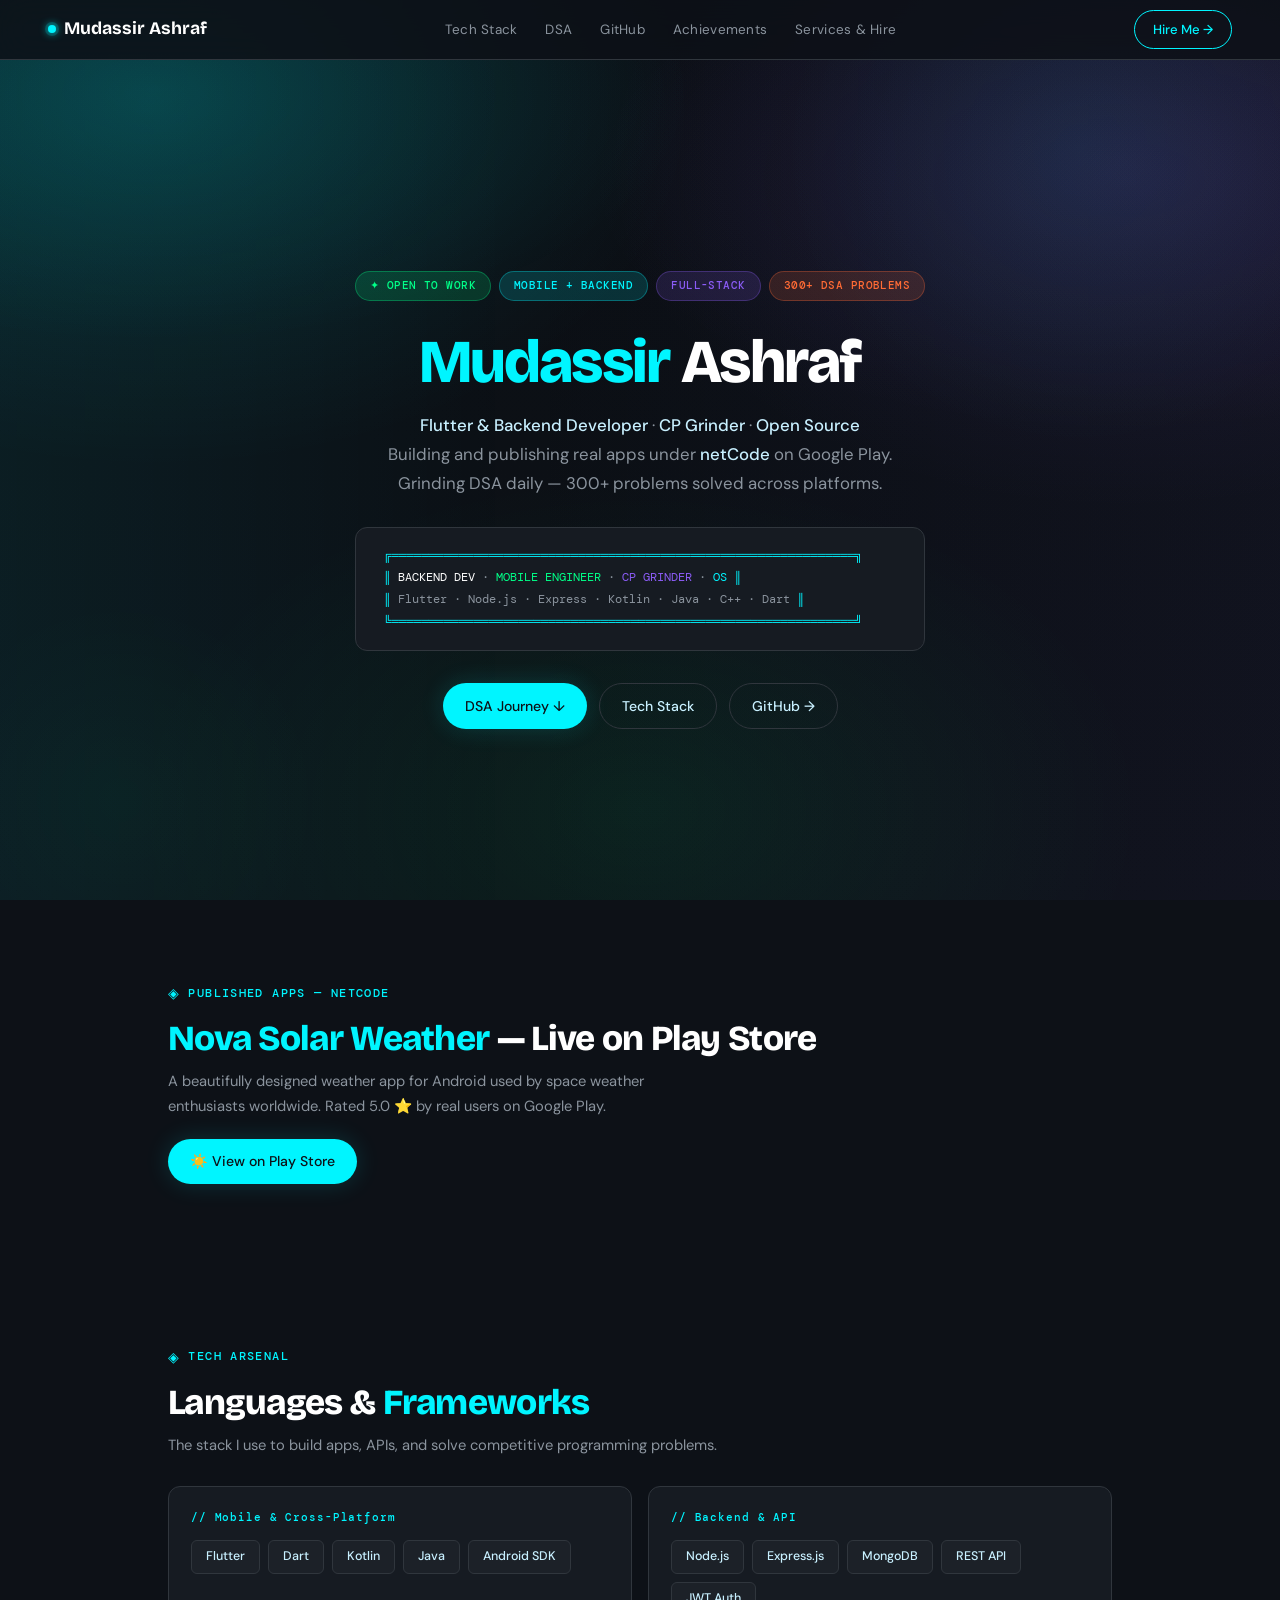
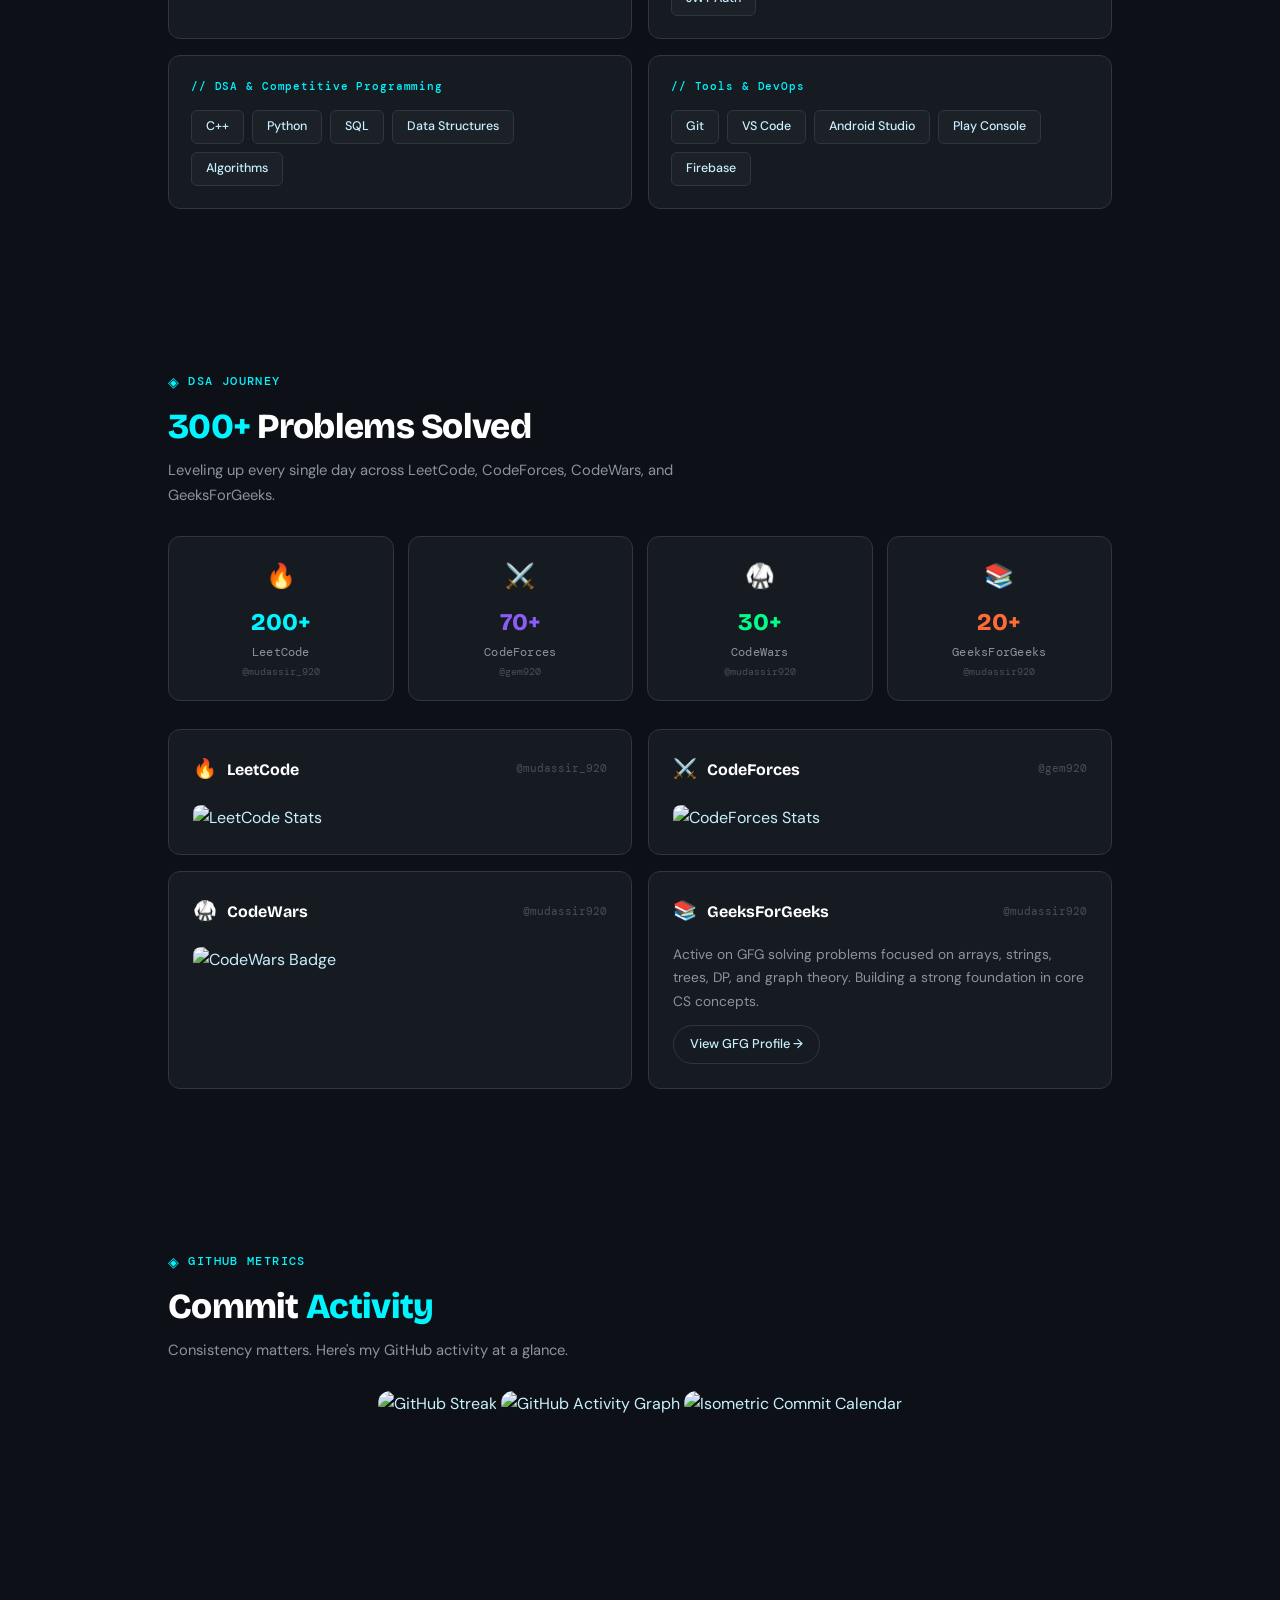
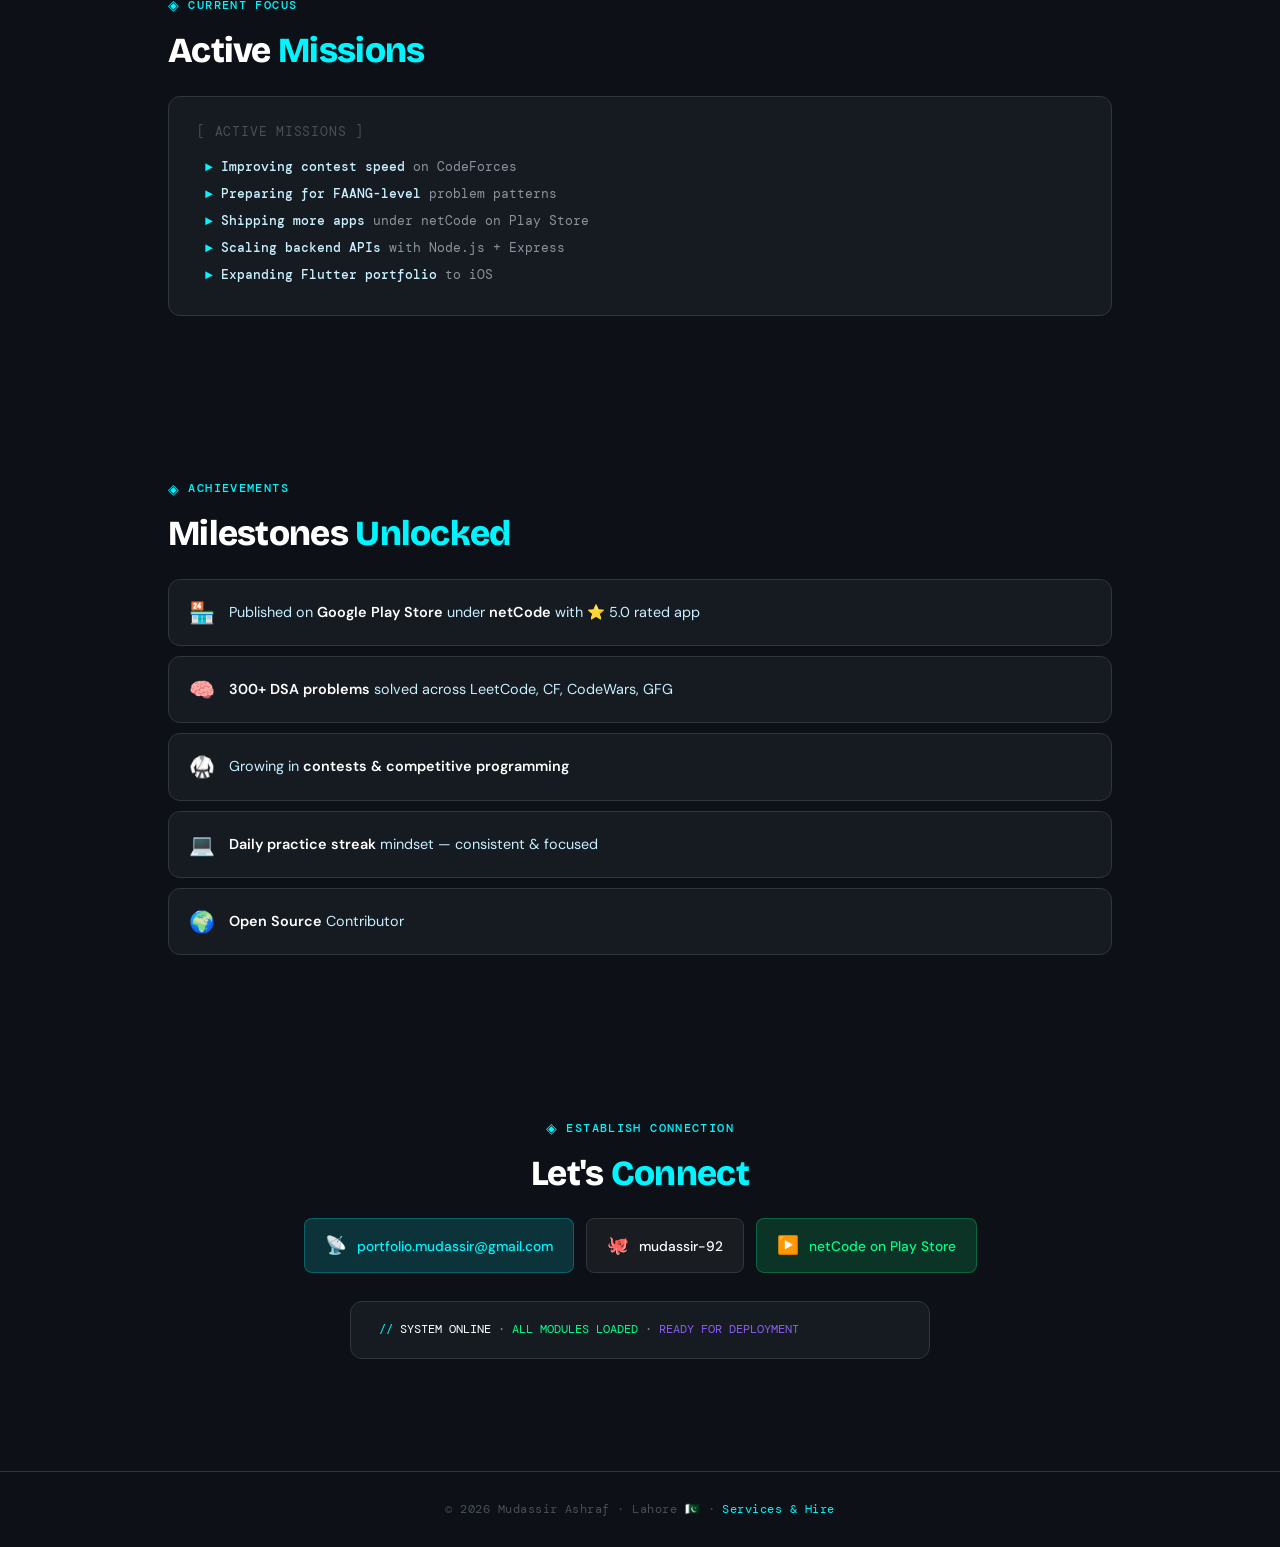
==== commit e65de71a: "added many things" ====
--- a/dev/index.html
+++ b/dev/index.html
@@ -16,11 +16,19 @@
 	    <meta property="og:title" content="Mudassir Ashraf · Developer" />
 	    <meta property="og:description" content="Flutter & Backend Developer. Open source, competitive programming, and production apps." />
 	    <meta property="og:url" content="/dev/" />
-
-	    <meta name="twitter:card" content="summary" />
+	    <meta property="og:image" content="/og/og.png" />
+	    <meta property="og:image:width" content="1200" />
+	    <meta property="og:image:height" content="630" />
+	    <meta property="og:image:alt" content="Mudassir Ashraf — Developer Portfolio" />
+
+	    <meta name="twitter:card" content="summary_large_image" />
 	    <meta name="twitter:title" content="Mudassir Ashraf · Developer" />
 	    <meta name="twitter:description" content="Flutter & Backend Developer. Open source, competitive programming, and production apps." />
+	    <meta name="twitter:image" content="/og/og.png" />
 	    <title>Mudassir Ashraf · Developer</title>
+	    <link rel="manifest" href="/manifest.json" />
+	    <link rel="icon" type="image/png" sizes="192x192" href="/icons/icon-192.png" />
+	    <link rel="apple-touch-icon" href="/icons/icon-192.png" />
 	    <link
 	        href="https://fonts.googleapis.com/css2?family=Bricolage+Grotesque:wght@400;500;600;700;800&family=DM+Mono:wght@400;500&family=DM+Sans:wght@300;400;500&display=swap"
 	        rel="stylesheet" />
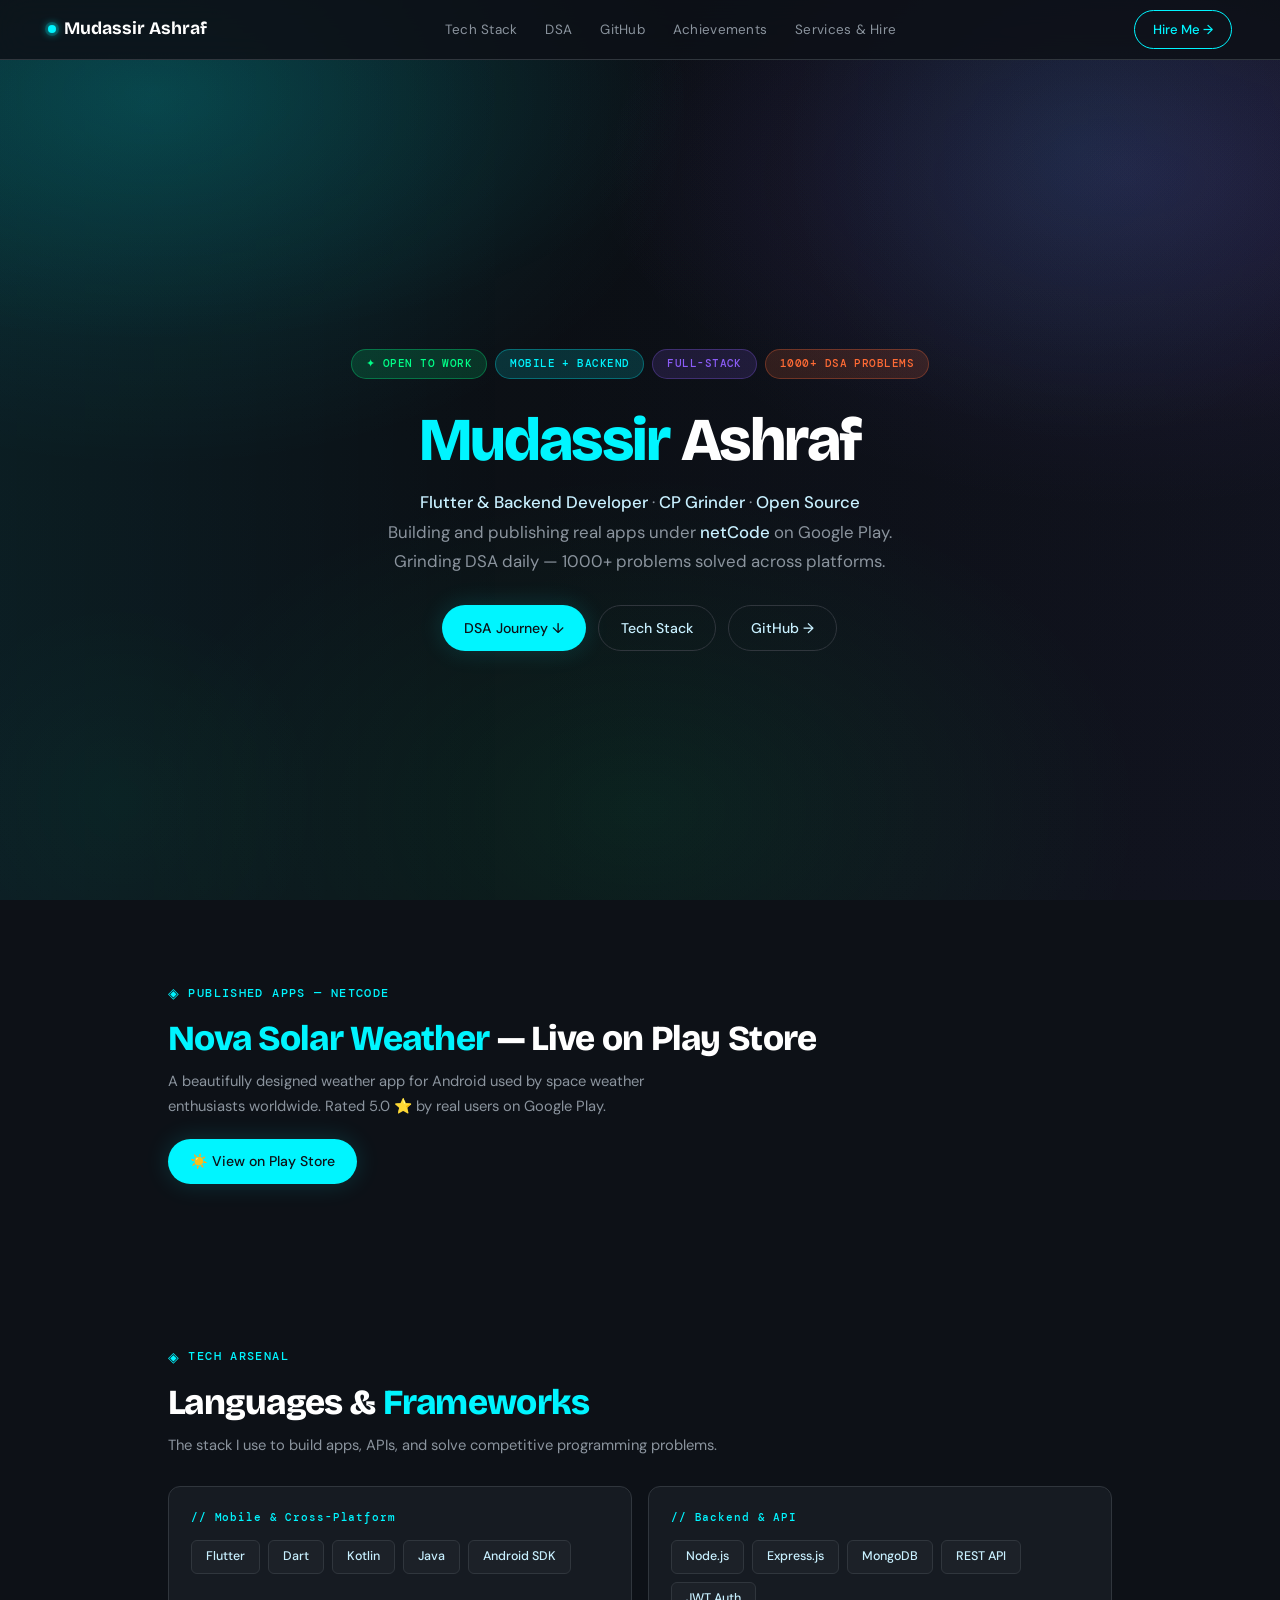
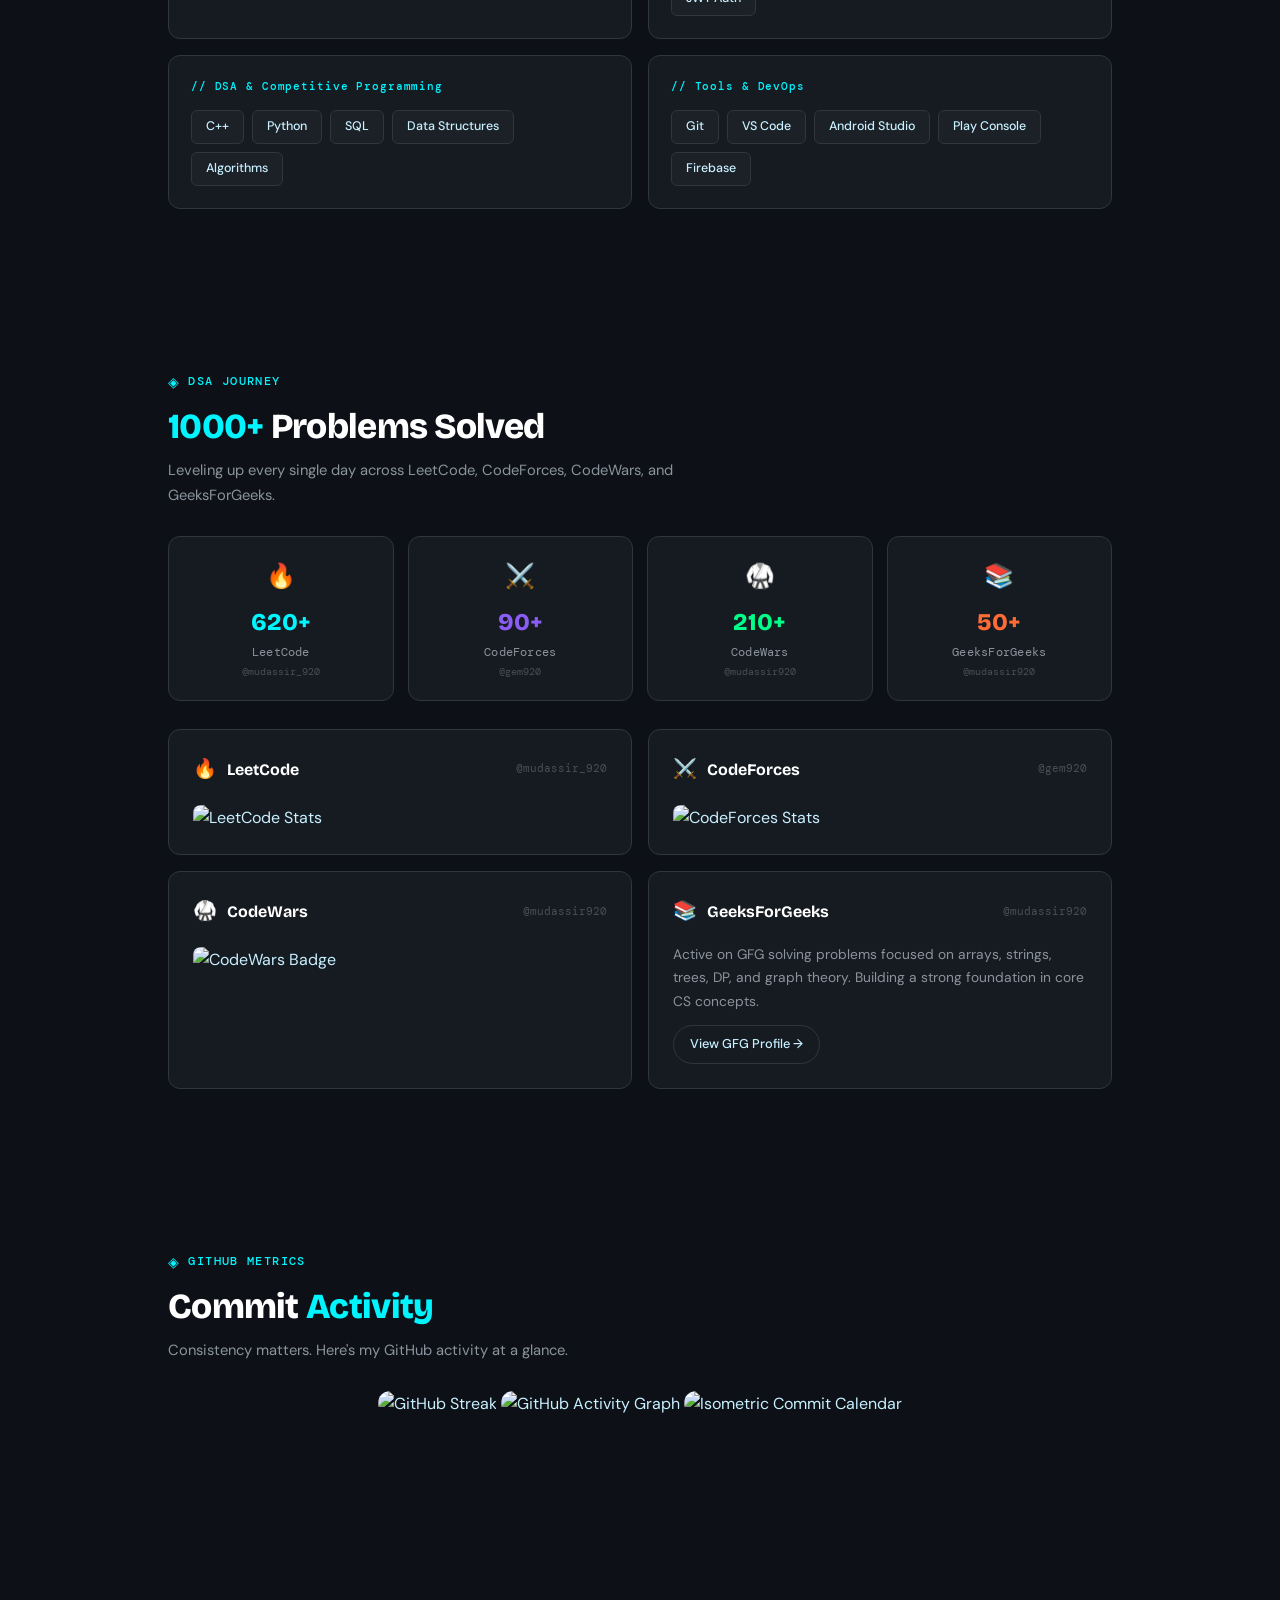
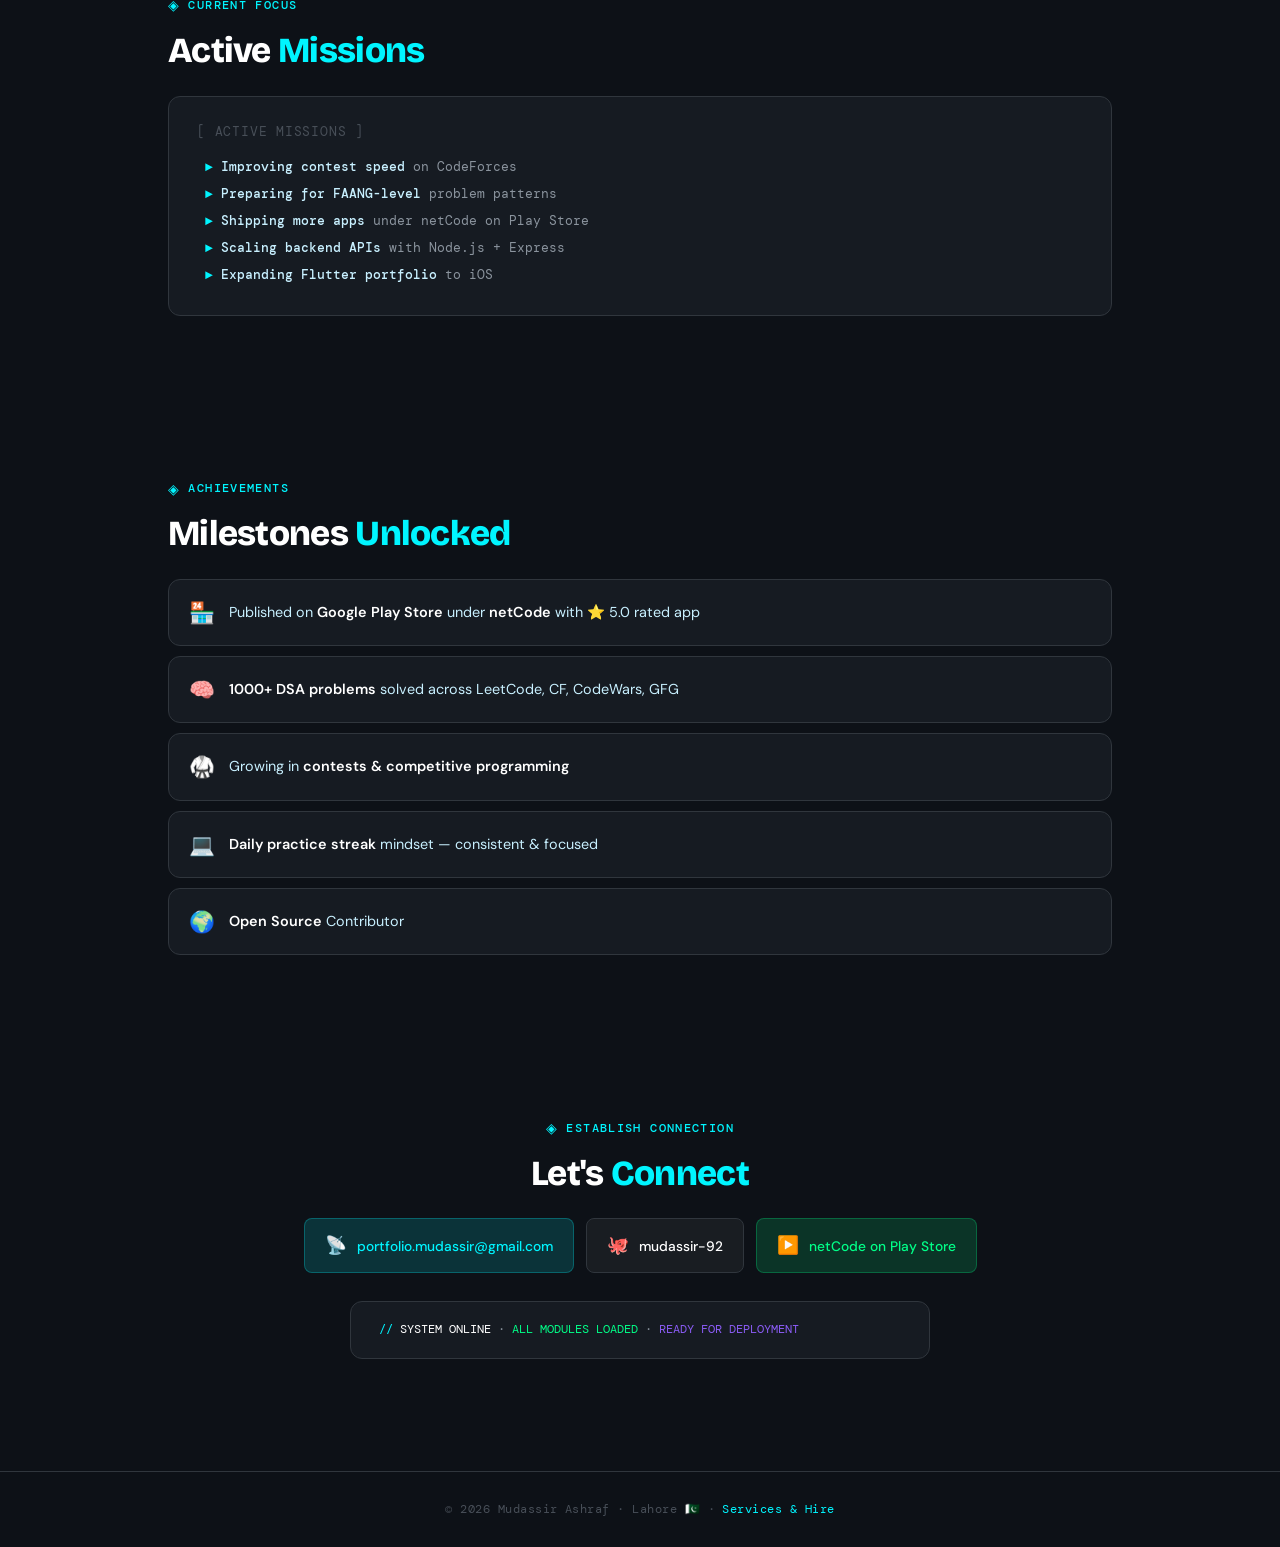
==== commit 9d0f0837: "did many tweeks" ====
--- a/dev/index.html
+++ b/dev/index.html
@@ -5,7 +5,7 @@
 	    <meta charset="UTF-8" />
 	    <meta name="viewport" content="width=device-width, initial-scale=1.0" />
 	    <meta name="description"
-	        content="Mudassir Ashraf — Flutter & Backend Developer. DSA, Competitive Programming, Open Source. 300+ problems solved." />
+	        content="Mudassir Ashraf — Flutter & Backend Developer. DSA, Competitive Programming, Open Source. 1000+ problems solved." />
 	    <meta name="author" content="Mudassir Ashraf" />
 	    <meta name="robots" content="index,follow,max-snippet:-1,max-image-preview:large,max-video-preview:-1" />
 	    <meta name="theme-color" content="#0d1117" />
@@ -106,7 +106,7 @@
                     <span class="hbadge hbadge-green">✦ OPEN TO WORK</span>
                     <span class="hbadge hbadge-cyan">MOBILE + BACKEND</span>
                     <span class="hbadge hbadge-purple">FULL-STACK</span>
-                    <span class="hbadge hbadge-orange">300+ DSA PROBLEMS</span>
+                    <span class="hbadge hbadge-orange">1000+ DSA PROBLEMS</span>
                 </div>
 
                 <h1 class="dev-hero-h1" style="animation:fadeUp 0.5s 0.08s ease both">
@@ -117,26 +117,14 @@
                     <strong>Flutter & Backend Developer</strong> · <strong>CP Grinder</strong> · <strong>Open
                         Source</strong><br />
                     Building and publishing real apps under <strong>netCode</strong> on Google Play.<br />
-                    Grinding DSA daily — 300+ problems solved across platforms.
+                    Grinding DSA daily — 1000+ problems solved across platforms.
                 </p>
 
-                <div class="dev-hero-terminal" style="animation:fadeUp 0.5s 0.24s ease both">
-                    <div class="term-line"><span
-                            class="cyan">╔══════════════════════════════════════════════════════════════╗</span></div>
-                    <div class="term-line"><span class="cyan">║</span> <span class="white">BACKEND DEV</span> · <span
-                            class="green">MOBILE ENGINEER</span> · <span class="purple">CP GRINDER</span> · <span
-                            class="cyan">OS</span> <span class="cyan">║</span></div>
-                    <div class="term-line"><span class="cyan">║</span> Flutter · Node.js · Express · Kotlin · Java · C++
-                        · Dart <span class="cyan">║</span></div>
-                    <div class="term-line"><span
-                            class="cyan">╚══════════════════════════════════════════════════════════════╝</span></div>
-                </div>
-
-                <div class="dev-hero-links" style="animation:fadeUp 0.5s 0.32s ease both">
-                    <a href="#dsa" class="dhl dhl-primary">DSA Journey ↓</a>
-                    <a href="#tech" class="dhl dhl-outline">Tech Stack</a>
-                    <a href="https://github.com/mudassir-92" target="_blank" class="dhl dhl-outline">GitHub →</a>
-                </div>
+	                <div class="dev-hero-links" style="animation:fadeUp 0.5s 0.32s ease both">
+	                    <a href="#dsa" class="dhl dhl-primary">DSA Journey ↓</a>
+	                    <a href="#tech" class="dhl dhl-outline">Tech Stack</a>
+	                    <a href="https://github.com/mudassir-92" target="_blank" class="dhl dhl-outline">GitHub →</a>
+	                </div>
 
             </div>
         </div>
@@ -211,32 +199,32 @@
     <section class="dev-section" id="dsa">
         <div class="container">
             <div class="sec-label reveal">DSA Journey</div>
-            <h2 class="sec-title reveal"><span>300+</span> Problems Solved</h2>
+            <h2 class="sec-title reveal"><span>1000+</span> Problems Solved</h2>
             <p class="sec-sub reveal">Leveling up every single day across LeetCode, CodeForces, CodeWars, and
                 GeeksForGeeks.</p>
 
             <div class="dsa-stats-grid">
                 <div class="dcard dsa-stat reveal">
                     <div class="dsa-stat-icon">🔥</div>
-                    <div class="dsa-stat-num cyan">200+</div>
+                    <div class="dsa-stat-num cyan">620+</div>
                     <div class="dsa-stat-platform">LeetCode</div>
                     <div class="dsa-stat-handle">@mudassir_920</div>
                 </div>
                 <div class="dcard dsa-stat reveal d1">
                     <div class="dsa-stat-icon">⚔️</div>
-                    <div class="dsa-stat-num purple">70+</div>
+                    <div class="dsa-stat-num purple">90+</div>
                     <div class="dsa-stat-platform">CodeForces</div>
                     <div class="dsa-stat-handle">@gem920</div>
                 </div>
                 <div class="dcard dsa-stat reveal d2">
                     <div class="dsa-stat-icon">🥋</div>
-                    <div class="dsa-stat-num green">30+</div>
+                    <div class="dsa-stat-num green">210+</div>
                     <div class="dsa-stat-platform">CodeWars</div>
                     <div class="dsa-stat-handle">@mudassir920</div>
                 </div>
                 <div class="dcard dsa-stat reveal d3">
                     <div class="dsa-stat-icon">📚</div>
-                    <div class="dsa-stat-num orange">20+</div>
+                    <div class="dsa-stat-num orange">50+</div>
                     <div class="dsa-stat-platform">GeeksForGeeks</div>
                     <div class="dsa-stat-handle">@mudassir920</div>
                 </div>
@@ -340,7 +328,7 @@
                 </div>
                 <div class="dcard ach-item reveal d1">
                     <span class="ach-icon">🧠</span>
-                    <span class="ach-text"><strong>300+ DSA problems</strong> solved across LeetCode, CF, CodeWars,
+                    <span class="ach-text"><strong>1000+ DSA problems</strong> solved across LeetCode, CF, CodeWars,
                         GFG</span>
                 </div>
                 <div class="dcard ach-item reveal d2">
--- a/dev/dev.css
+++ b/dev/dev.css
@@ -768,7 +768,26 @@
 }
 
 /* ── RESPONSIVE ── */
-@media(max-width:768px) {
+@media(max-width:980px) {
+    .dev-nav {
+        padding: 0 20px;
+    }
+
+    .dev-nav-links {
+        gap: 18px;
+    }
+
+    .container {
+        padding: 0 20px;
+    }
+
+    /* DSA stats get cramped on tablets */
+    .dsa-stats-grid {
+        grid-template-columns: 1fr 1fr;
+    }
+}
+
+@media(max-width:900px) {
 
     /* Nav - hamburger */
     .dev-nav {
@@ -865,6 +884,15 @@
         padding: 18px;
     }
 
+    .dsa-detail-header {
+        flex-wrap: wrap;
+    }
+
+    .dsa-detail-handle {
+        margin-left: 0;
+        width: 100%;
+    }
+
     /* Section text */
     .sec-title {
         font-size: 1.4rem;
